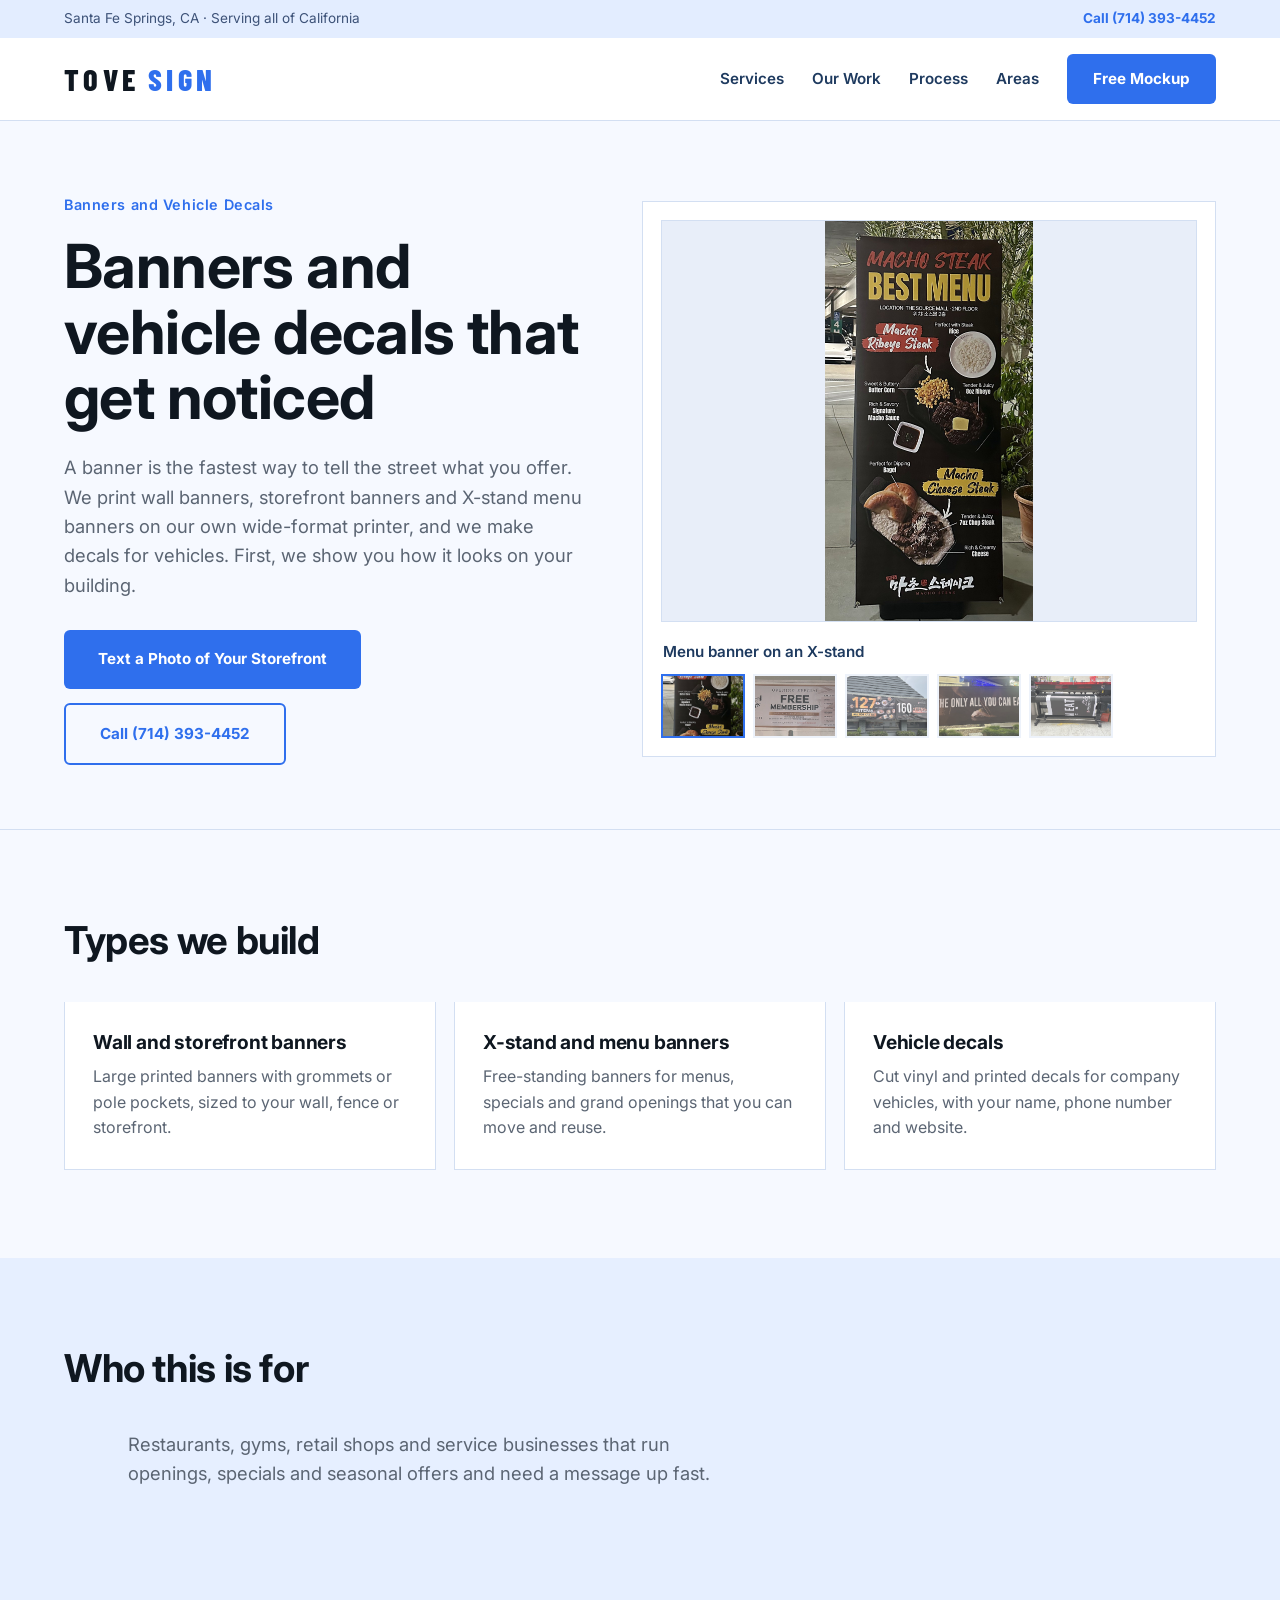
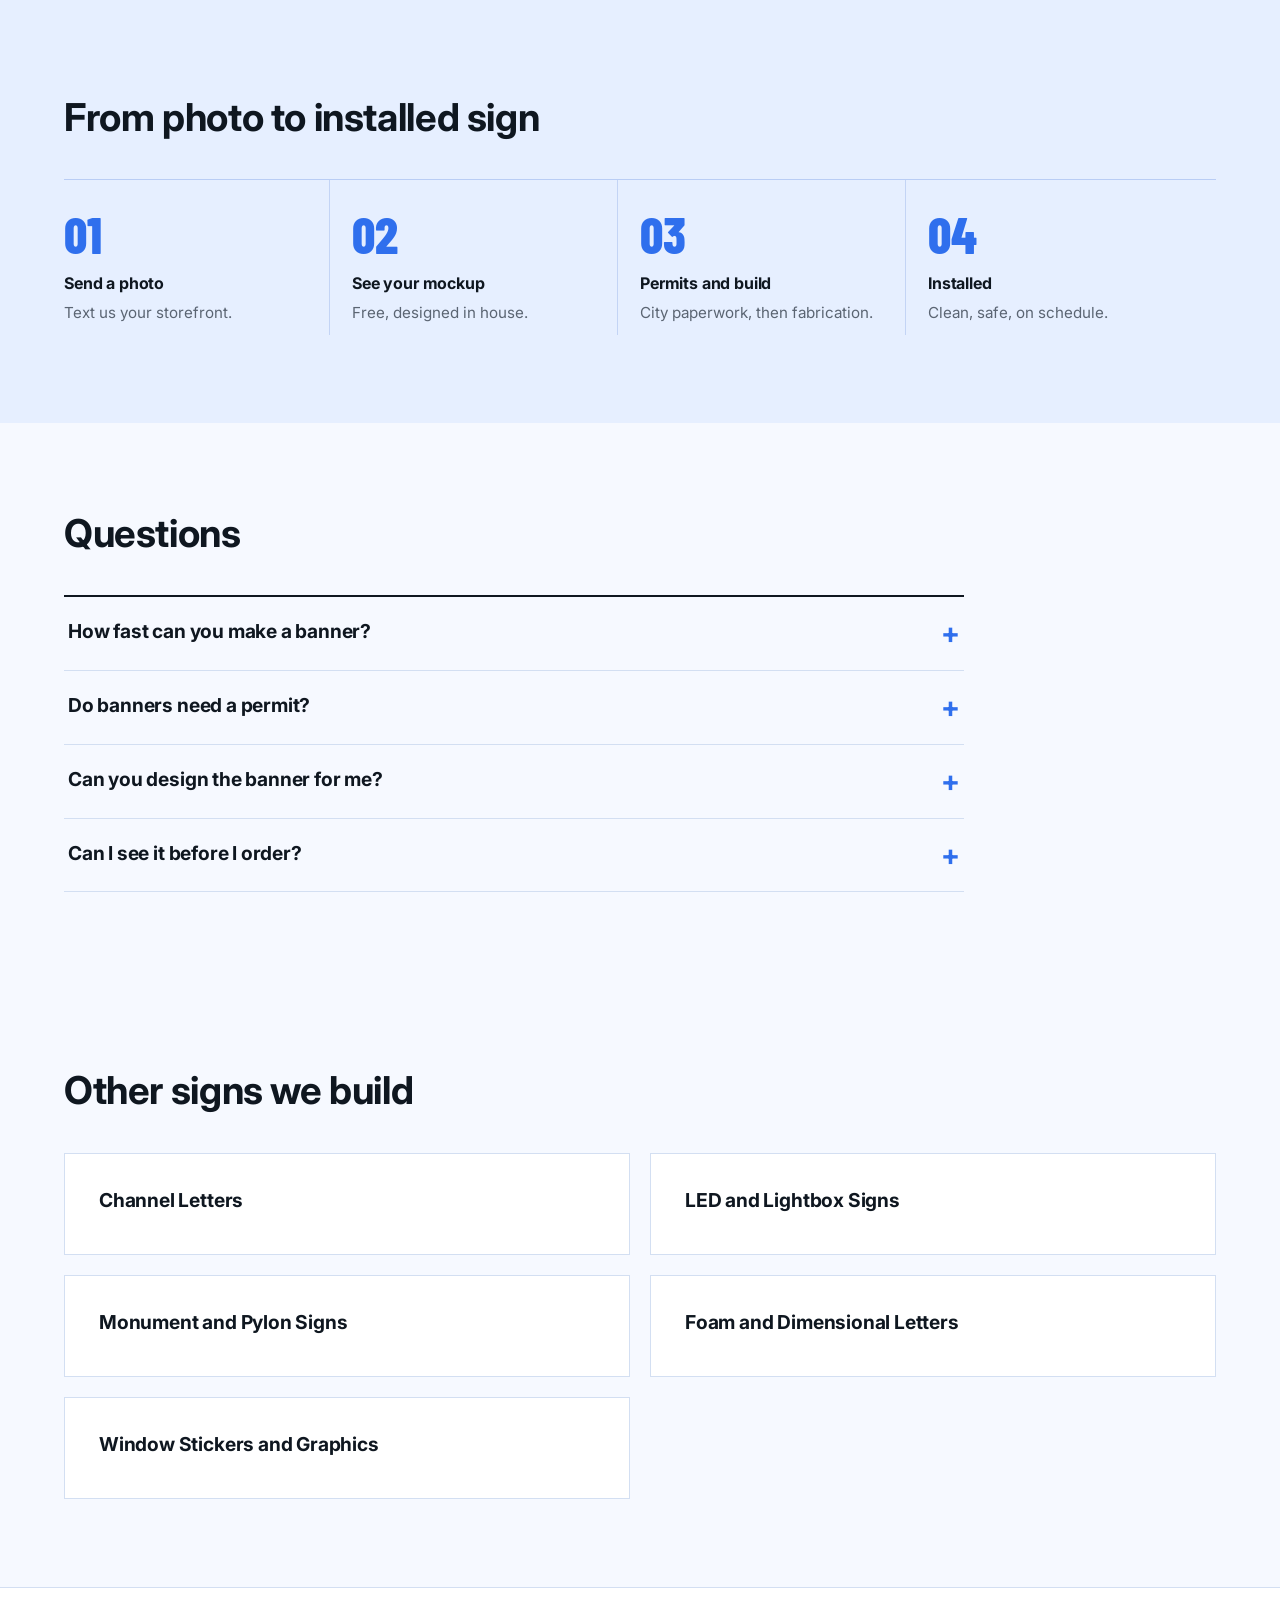
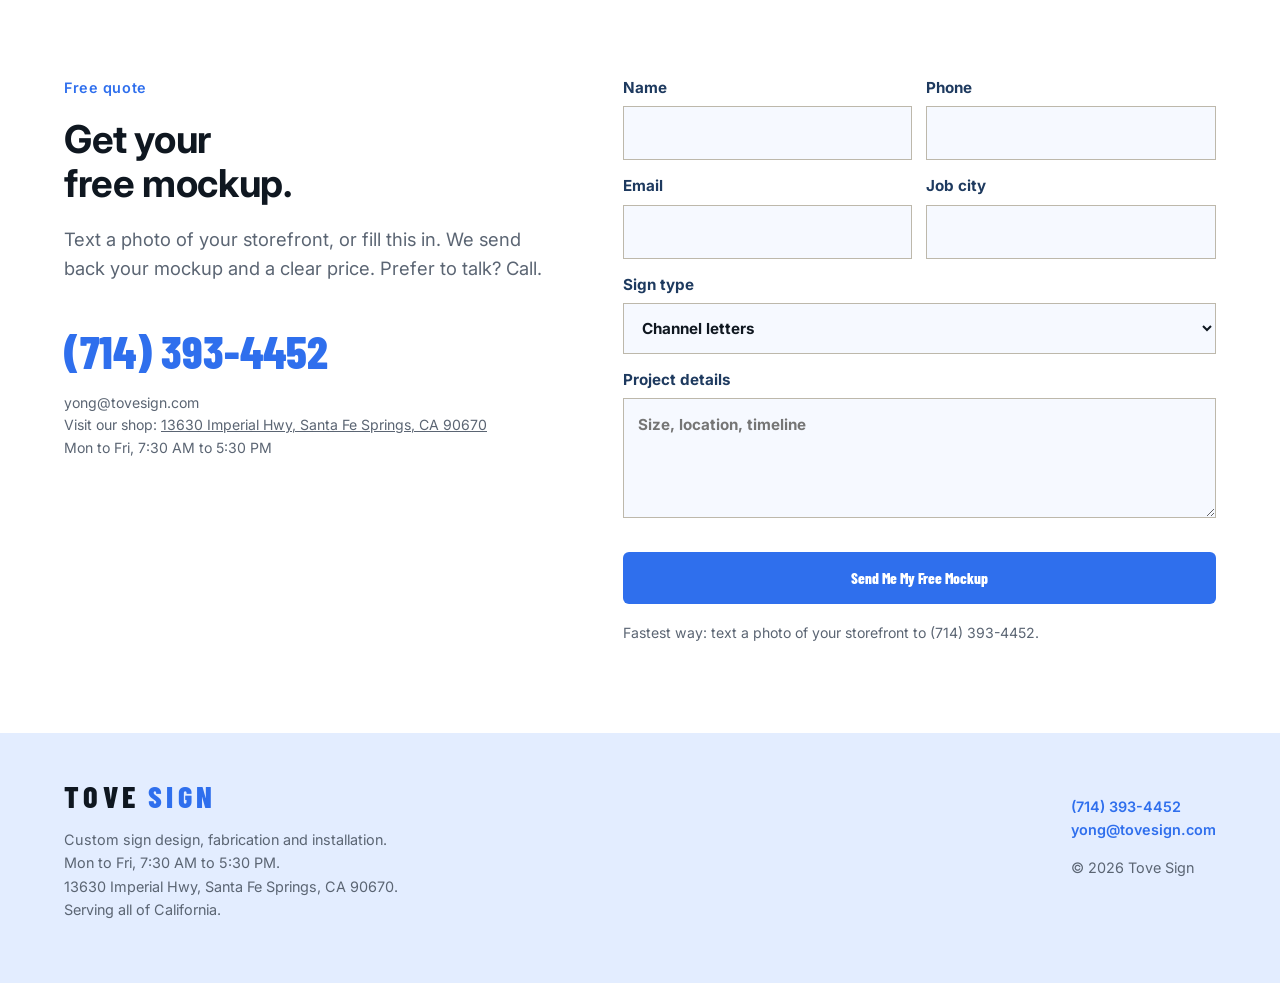
==== banners-vehicle-decals/index.html @ af5d3fc9 "Add Banners and Vehicle Decals page with Macho Steak, Kallus, Aikan banners; feature Macho Steak in " ====
<!DOCTYPE html><html lang="en"><head><meta charset="UTF-8"><meta name="viewport" content="width=device-width,initial-scale=1">
<title>Custom Banners and Vehicle Decals in California | Tove Sign</title><meta name="description" content="Printed wall banners, storefront banners, X-stand menu banners and vehicle decals, printed and finished in house by Tove Sign. Free mockup."><link rel="canonical" href="https://tovesign.com/banners-vehicle-decals/">
<meta property="og:title" content="Custom Banners and Vehicle Decals in California | Tove Sign"><meta property="og:description" content="Printed wall banners, storefront banners, X-stand menu banners and vehicle decals, printed and finished in house by Tove Sign. Free mockup."><meta property="og:type" content="website"><meta name="theme-color" content="#f6f9ff">
<link rel="preconnect" href="https://fonts.googleapis.com"><link rel="preconnect" href="https://fonts.gstatic.com" crossorigin>
<link href="https://fonts.googleapis.com/css2?family=Barlow+Condensed:wght@600;700;800&family=Inter:wght@400;500;600;700&display=swap" rel="stylesheet">
<link rel="stylesheet" href="/style.css?v=724a897d"><script type="application/ld+json">{"@context": "https://schema.org", "@type": "FAQPage", "mainEntity": [{"@type": "Question", "name": "How fast can you make a banner?", "acceptedAnswer": {"@type": "Answer", "text": "Banners are one of our quickest jobs because we print them ourselves. Send your artwork or a photo of the space and we give you a timeline with the mockup."}}, {"@type": "Question", "name": "Do banners need a permit?", "acceptedAnswer": {"@type": "Answer", "text": "Some cities limit temporary banners by size and by how long they can stay up. We check your city's rules before we print."}}, {"@type": "Question", "name": "Can you design the banner for me?", "acceptedAnswer": {"@type": "Answer", "text": "Yes. Send your logo and what you want it to say and we lay it out. If you already have artwork, we print from it."}}, {"@type": "Question", "name": "Can I see it before I order?", "acceptedAnswer": {"@type": "Answer", "text": "Yes. Send a photo of the spot and we place the banner on it for a free mockup."}}]}</script></head><body>
<div class="util"><span>Santa Fe Springs, CA &middot; Serving all of California</span><a href="tel:+17143934452">Call (714) 393-4452</a></div>
<header><a class="logo" href="/">TOVE<span>SIGN</span></a><nav><a href="/#services">Services</a><a href="/#work">Our Work</a><a href="/#process">Process</a><a href="/#areas">Areas</a><a class="btn" href="/#quote">Free Mockup</a></nav></header>
<main><section class="hero"><div><p class="kick">Banners and Vehicle Decals</p><h1>Banners and vehicle decals that get noticed</h1>
<p class="lede">A banner is the fastest way to tell the street what you offer. We print wall banners, storefront banners and X-stand menu banners on our own wide-format printer, and we make decals for vehicles. First, we show you how it looks on your building.</p>
<div class="ctas"><a class="btn big" href="sms:+17143934452">Text a Photo of Your Storefront</a><a class="btn alt big" href="tel:+17143934452">Call (714) 393-4452</a></div></div>
<figure class="hg"><div class="hgmain"><img id="hgm" src="/images/types/banners-vehicle-decals/01-macho-steak.jpg?v=0716b584" alt="Menu banner on an X-stand" fetchpriority="high"></div><figcaption id="hgc">Menu banner on an X-stand</figcaption><div class="hgthumbs"><button type="button" class="hgt on" data-src="/images/types/banners-vehicle-decals/01-macho-steak.jpg?v=0716b584" data-cap="Menu banner on an X-stand" aria-label="Menu banner on an X-stand"><img src="/images/types/banners-vehicle-decals/01-macho-steak.jpg?v=0716b584" alt="" loading="lazy"></button><button type="button" class="hgt" data-src="/images/types/banners-vehicle-decals/02-kallus-wall.jpg?v=cb5d0463" data-cap="Printed wall banner" aria-label="Printed wall banner"><img src="/images/types/banners-vehicle-decals/02-kallus-wall.jpg?v=cb5d0463" alt="" loading="lazy"></button><button type="button" class="hgt" data-src="/images/types/banners-vehicle-decals/03-aikan-fence.jpg?v=04364b59" data-cap="Large storefront banners" aria-label="Large storefront banners"><img src="/images/types/banners-vehicle-decals/03-aikan-fence.jpg?v=04364b59" alt="" loading="lazy"></button><button type="button" class="hgt" data-src="/images/types/banners-vehicle-decals/04-aikan-monument.jpg?v=e40abce4" data-cap="Banner at a shopping center entrance" aria-label="Banner at a shopping center entrance"><img src="/images/types/banners-vehicle-decals/04-aikan-monument.jpg?v=e40abce4" alt="" loading="lazy"></button><button type="button" class="hgt" data-src="/images/types/banners-vehicle-decals/05-printer.jpg?v=bdbfc184" data-cap="A banner coming off our wide-format printer" aria-label="A banner coming off our wide-format printer"><img src="/images/types/banners-vehicle-decals/05-printer.jpg?v=bdbfc184" alt="" loading="lazy"></button></div></figure><script>document.querySelectorAll('.hgt').forEach(function(b){b.addEventListener('click',function(){var m=document.getElementById('hgm');m.src=b.dataset.src;m.alt=b.dataset.cap;document.getElementById('hgc').textContent=b.dataset.cap;document.querySelectorAll('.hgt').forEach(function(x){x.classList.remove('on')});b.classList.add('on')})})</script></section>
<section><div class="head"><h2>Types we build</h2></div><div class="svc" style="grid-template-columns:repeat(3,1fr)"><div class="sv" style="cursor:default"><h3>Wall and storefront banners</h3><p>Large printed banners with grommets or pole pockets, sized to your wall, fence or storefront.</p></div><div class="sv" style="cursor:default"><h3>X-stand and menu banners</h3><p>Free-standing banners for menus, specials and grand openings that you can move and reuse.</p></div><div class="sv" style="cursor:default"><h3>Vehicle decals</h3><p>Cut vinyl and printed decals for company vehicles, with your name, phone number and website.</p></div></div></section>
<section class="alt"><div class="head"><h2>Who this is for</h2></div><p class="lede" style="max-width:62ch;padding:0 5vw">Restaurants, gyms, retail shops and service businesses that run openings, specials and seasonal offers and need a message up fast.</p></section>
<section class="dark"><div class="head"><h2>From photo to installed sign</h2></div><ol class="steps"><li><b>Send a photo</b>Text us your storefront.</li><li><b>See your mockup</b>Free, designed in house.</li><li><b>Permits and build</b>City paperwork, then fabrication.</li><li><b>Installed</b>Clean, safe, on schedule.</li></ol></section>
<section><div class="head"><h2>Questions</h2></div><div class="faq"><details><summary>How fast can you make a banner?</summary><p>Banners are one of our quickest jobs because we print them ourselves. Send your artwork or a photo of the space and we give you a timeline with the mockup.</p></details><details><summary>Do banners need a permit?</summary><p>Some cities limit temporary banners by size and by how long they can stay up. We check your city's rules before we print.</p></details><details><summary>Can you design the banner for me?</summary><p>Yes. Send your logo and what you want it to say and we lay it out. If you already have artwork, we print from it.</p></details><details><summary>Can I see it before I order?</summary><p>Yes. Send a photo of the spot and we place the banner on it for a free mockup.</p></details></div></section>
<section><div class="head"><h2>Other signs we build</h2></div><div class="areas" style="grid-template-columns:repeat(2,1fr)"><a class="area" href="/channel-letters/"><h3>Channel Letters</h3></a><a class="area" href="/led-lightbox-signs/"><h3>LED and Lightbox Signs</h3></a><a class="area" href="/monument-signs/"><h3>Monument and Pylon Signs</h3></a><a class="area" href="/foam-dimensional-letters/"><h3>Foam and Dimensional Letters</h3></a><a class="area" href="/window-stickers-graphics/"><h3>Window Stickers and Graphics</h3></a></div></section>
<section id="quote" class="quote"><div><p class="kick">Free quote</p><h2>Get your<br>free mockup.</h2>
<p class="lede" style="margin-top:20px">Text a photo of your storefront, or fill this in. We send back your mockup and a clear price. Prefer to talk? Call.</p>
<a class="big" href="tel:+17143934452">(714) 393-4452</a><p class="note">yong@tovesign.com</p><p class="note">Visit our shop: <a href="https://www.google.com/maps/search/?api=1&amp;query=13630+Imperial+Hwy+Santa+Fe+Springs+CA+90670">13630 Imperial Hwy, Santa Fe Springs, CA 90670</a><br>Mon to Fri, 7:30 AM to 5:30 PM</p></div><form action="https://api.web3forms.com/submit" method="POST">
<input type="hidden" name="access_key" value="REPLACE_WITH_WEB3FORMS_ACCESS_KEY"><input type="hidden" name="subject" value="New Tove Sign quote request"><input type="hidden" name="from_name" value="Tove Sign Website">
<input class="hp" type="checkbox" name="botcheck" tabindex="-1" autocomplete="off">
<div class="two"><label>Name<input name="name" required></label><label>Phone<input name="phone" type="tel" required></label></div>
<div class="two"><label>Email<input name="email" type="email" required></label><label>Job city<input name="job_city" value=""></label></div>
<label>Sign type<select name="sign_type"><option>Channel letters</option><option>LED / lightbox sign</option><option>Monument or pylon sign</option><option>Foam / dimensional letters</option><option>Banners / vinyl</option><option>Repair or LED retrofit</option><option>Not sure yet</option></select></label>
<label>Project details<textarea name="details" placeholder="Size, location, timeline"></textarea></label>
<button class="btn big" type="submit">Send Me My Free Mockup</button>
<p class="note">Fastest way: text a photo of your storefront to (714) 393-4452.</p></form></section></main><div class="dock"><a href="sms:+17143934452">Text a Photo</a><a href="tel:+17143934452">Call</a></div><footer><div><a class="logo" href="/">TOVE<span>SIGN</span></a><p>Custom sign design, fabrication and installation.<br>Mon to Fri, 7:30 AM to 5:30 PM.<br>13630 Imperial Hwy, Santa Fe Springs, CA 90670.<br>Serving all of California.</p></div>
<div><p><a href="tel:+17143934452">(714) 393-4452</a><br><a href="mailto:yong@tovesign.com">yong@tovesign.com</a></p><p>&copy; 2026 Tove Sign</p></div></footer></body></html>
---- style.css ----
:root{--paper:#f6f9ff;--white:#fff;--ink:#0f1720;--steel:#1e3a5f;--blue:#2f6fed;--line:#d3dff2;--muted:#5b6573;--glow:#ffe9a8}
*{box-sizing:border-box}html{scroll-behavior:smooth}
body{margin:0;font-family:Inter,system-ui,Segoe UI,Arial,sans-serif;background:var(--paper);color:var(--ink);line-height:1.6;-webkit-font-smoothing:antialiased}
a{color:inherit}
.disp{font-family:"Barlow Condensed","Arial Narrow",Impact,sans-serif;text-transform:uppercase;letter-spacing:.02em}
.util{background:#e3edff;color:#3d5278;font-size:.85rem;display:flex;justify-content:space-between;padding:8px 5vw;gap:16px;flex-wrap:wrap}
.util a{text-decoration:none;color:var(--blue);font-weight:700}
header{display:flex;justify-content:space-between;align-items:center;padding:16px 5vw;background:var(--white);border-bottom:1px solid var(--line);position:sticky;top:0;z-index:20}
.logo{font-family:"Barlow Condensed",Impact,sans-serif;font-weight:800;font-size:1.9rem;letter-spacing:.14em;text-decoration:none;color:var(--ink);line-height:1}
.logo span{color:var(--blue);margin-left:.3em}
nav{display:flex;gap:28px;align-items:center}
nav a{text-decoration:none;font-size:.78rem;letter-spacing:.14em;text-transform:uppercase;font-weight:600;color:var(--steel)}
nav a:hover{color:var(--blue)}
.btn{display:inline-block;background:var(--blue);color:#fff!important;padding:13px 26px;font-weight:700;letter-spacing:.1em;text-transform:uppercase;font-size:.8rem;text-decoration:none;border:0;cursor:pointer;font-family:inherit;transition:.2s}
.btn:hover{background:#1a50c8}
.btn.alt{background:transparent;color:var(--blue)!important;border:2px solid var(--blue)}
.btn.alt:hover{background:var(--blue);color:#fff!important}
.btn.big{padding:17px 34px;font-size:.88rem}
.hero{display:grid;grid-template-columns:1fr 1.1fr;gap:56px;align-items:center;padding:72px 5vw 64px;border-bottom:1px solid var(--line)}
.kick{font-size:.75rem;letter-spacing:.28em;text-transform:uppercase;color:var(--blue);font-weight:700;margin:0 0 18px}
h1{font-family:"Barlow Condensed",Impact,sans-serif;font-weight:800;text-transform:uppercase;font-size:clamp(3rem,7.2vw,6rem);line-height:.92;margin:0 0 22px;letter-spacing:.01em}
h1 em{font-style:normal;color:var(--blue)}
.lede{font-size:1.15rem;color:var(--muted);max-width:46ch;margin:0 0 30px}
.ctas{display:flex;gap:14px;flex-wrap:wrap}
.hero figure{margin:0;background:var(--white);border:1px solid var(--line);padding:18px}
.hero figcaption{font-size:.72rem;letter-spacing:.16em;text-transform:uppercase;color:var(--muted);margin-top:10px;display:flex;justify-content:space-between}
svg{display:block;width:100%;height:auto}
.strip{display:grid;grid-template-columns:repeat(4,1fr);background:#dce8ff;color:var(--ink)}
.strip div{padding:26px 5vw 26px 28px;border-right:1px solid #b9cdf5}
.strip div:last-child{border:0}
.strip b{font-family:"Barlow Condensed",Impact,sans-serif;font-size:1.6rem;text-transform:uppercase;letter-spacing:.04em;display:block}
.strip span{font-size:.88rem;color:var(--muted)}
section{padding:88px 5vw}
.head{display:flex;justify-content:space-between;align-items:end;gap:30px;margin-bottom:40px;flex-wrap:wrap}
h2{font-family:"Barlow Condensed",Impact,sans-serif;font-weight:800;text-transform:uppercase;font-size:clamp(2.2rem,4.6vw,3.6rem);line-height:1;margin:0}
.head p{max-width:44ch;color:var(--muted);margin:0}
.spec{border-top:2px solid var(--ink)}
.row{display:grid;grid-template-columns:44px 1.1fr 1.6fr 40px;gap:24px;align-items:center;padding:24px 4px;border-bottom:1px solid var(--line);transition:.2s;text-decoration:none}
.row:hover{background:var(--white);padding-left:18px}
.row .n{font-family:"Barlow Condensed",sans-serif;font-size:1.3rem;color:var(--blue);font-weight:700}
.row h3{font-family:"Barlow Condensed",Impact,sans-serif;text-transform:uppercase;font-size:2rem;margin:0;font-weight:700;letter-spacing:.02em;line-height:1}
.row p{margin:0;color:var(--muted)}
.row .ar{font-size:1.4rem;color:var(--blue)}
.types{display:grid;grid-template-columns:repeat(4,1fr);gap:0;border:1px solid var(--line);background:var(--white)}
.types figure{margin:0;padding:26px;border-right:1px solid var(--line)}
.types figure:last-child{border:0}
.types figcaption{font-family:"Barlow Condensed",sans-serif;text-transform:uppercase;font-size:1.15rem;font-weight:700;letter-spacing:.06em;margin-top:14px}
.types small{display:block;color:var(--muted);font-size:.82rem;letter-spacing:0;font-family:Inter,sans-serif;text-transform:none;font-weight:400}
.dark,section.alt{background:#e6efff;color:var(--ink)}
.dark .head p{color:var(--muted)}
.steps{display:grid;grid-template-columns:repeat(4,1fr);gap:0;list-style:none;padding:0;margin:0;counter-reset:s;border-top:1px solid #b9cdf5}
.steps li{counter-increment:s;padding:28px 22px 10px 0;border-right:1px solid #c3d4f5;margin-right:22px;color:var(--muted);font-size:.95rem}
.steps li:last-child{border:0}
.steps li:before{content:"0" counter(s);display:block;font-family:"Barlow Condensed",sans-serif;font-size:3.2rem;font-weight:800;color:var(--blue);line-height:1;margin-bottom:12px}
.steps b{display:block;color:var(--ink);font-family:"Barlow Condensed",sans-serif;text-transform:uppercase;font-size:1.35rem;letter-spacing:.04em;margin-bottom:4px}
.areas{display:grid;grid-template-columns:repeat(3,1fr);gap:20px}
.area{background:var(--white);border:1px solid var(--line);padding:34px;text-decoration:none;transition:.2s;display:block}
.area:hover{border-color:var(--blue);transform:translateY(-4px)}
.area h3{font-family:"Barlow Condensed",sans-serif;text-transform:uppercase;font-size:2.2rem;margin:0 0 8px;font-weight:800}
.area p{margin:0;color:var(--muted)}
.quote{display:grid;grid-template-columns:1fr 1.2fr;gap:64px;background:var(--white);border-top:1px solid var(--line)}
.quote .big{font-family:"Barlow Condensed",sans-serif;font-size:clamp(2rem,3.6vw,3rem);font-weight:800;color:var(--blue);display:block;text-decoration:none;margin:20px 0 4px}
form{display:grid;gap:14px}
.two{display:grid;grid-template-columns:1fr 1fr;gap:14px}
label{font-size:.72rem;letter-spacing:.16em;text-transform:uppercase;font-weight:700;color:var(--steel);display:grid;gap:6px}
input,select,textarea{padding:14px;border:1px solid #bdb8ab;background:var(--paper);font:inherit;color:var(--ink);width:100%;border-radius:0}
input:focus,select:focus,textarea:focus{outline:2px solid var(--blue);border-color:var(--blue)}
textarea{min-height:120px}.hp{display:none}
.note{font-size:.88rem;color:var(--muted);margin:0}
.page{padding:64px 5vw}
footer{background:#e3edff;color:var(--muted);padding:48px 5vw;display:flex;justify-content:space-between;gap:30px;flex-wrap:wrap;font-size:.9rem}
footer .logo{color:var(--ink)}footer a{color:var(--blue);text-decoration:none;font-weight:600}
@media(max-width:960px){.hero,.quote{grid-template-columns:1fr;gap:36px}.strip{grid-template-columns:1fr 1fr}.types{grid-template-columns:1fr 1fr}.steps{grid-template-columns:1fr 1fr}.areas{grid-template-columns:1fr}.row{grid-template-columns:44px 1fr 24px}.row p{display:none}nav a:not(.btn){display:none}}
@media(max-width:560px){.two{grid-template-columns:1fr}.strip{grid-template-columns:1fr}.types{grid-template-columns:1fr}.util span{display:none}}
.how{background:#fff;color:var(--ink);padding:40px;border:1px solid var(--line);box-shadow:0 20px 50px #1f5eff1a}
.how .kick{color:var(--blue)}
.how ol{list-style:none;padding:0;margin:0 0 28px;counter-reset:h}
.how li{counter-increment:h;display:grid;grid-template-columns:48px 1fr;gap:0 14px;padding:18px 0;border-bottom:1px solid #dbe5f3}
.how li:before{content:counter(h);grid-row:span 2;font-family:"Barlow Condensed",sans-serif;font-size:2.6rem;font-weight:800;color:var(--blue);line-height:1}
.how b{font-family:"Barlow Condensed",sans-serif;text-transform:uppercase;font-size:1.5rem;letter-spacing:.03em}
.how span{color:var(--muted);font-size:.95rem}

figure.photo{margin:0}figure.photo img{width:100%;height:auto;display:block;aspect-ratio:4/3;object-fit:cover}
.gal{display:grid;grid-template-columns:repeat(3,1fr);gap:14px}
.gal figure{margin:0;overflow:hidden;background:#ddd}
.gal img{width:100%;height:100%;aspect-ratio:4/3;object-fit:cover;display:block;transition:.4s}
.gal figure:hover img{transform:scale(1.04)}
.about{display:grid;grid-template-columns:1fr 1.2fr;gap:56px;align-items:center}
.about figure{margin-top:24px}
.faq{border-top:2px solid var(--ink);max-width:900px}
.faq details{border-bottom:1px solid var(--line);padding:22px 4px}
.faq summary{cursor:pointer;font-family:"Barlow Condensed",sans-serif;text-transform:uppercase;font-size:1.7rem;font-weight:700;letter-spacing:.02em;list-style:none;display:flex;justify-content:space-between;gap:16px}
.faq summary::-webkit-details-marker{display:none}
.faq summary:after{content:"+";color:var(--blue);font-size:1.8rem;line-height:1}
.faq details[open] summary:after{content:"2"}
.faq p{margin:12px 0 0;color:var(--muted);max-width:60ch}
.dock{display:none}
@media(max-width:960px){.gal{grid-template-columns:1fr 1fr}.about{grid-template-columns:1fr;gap:28px}
.dock{display:grid;grid-template-columns:1.6fr 1fr;position:fixed;left:0;right:0;bottom:0;z-index:30;box-shadow:0 -6px 20px #0003}
.dock a{padding:16px;text-align:center;font-weight:700;letter-spacing:.1em;text-transform:uppercase;font-size:.82rem;text-decoration:none;background:var(--blue);color:#fff}
.dock a+a{background:#e3edff;color:var(--blue)}body{padding-bottom:54px}}
@media(max-width:560px){.gal{grid-template-columns:1fr}.how{padding:28px}}
.howh{font-family:"Barlow Condensed",Impact,sans-serif;text-transform:uppercase;font-size:clamp(2.2rem,4vw,3.2rem);line-height:.98;margin:6px 0 16px;font-weight:800}
.howp{color:var(--muted);margin:0 0 26px;max-width:40ch}
.row .n{font-size:1.4rem}
.svc{display:grid;grid-template-columns:repeat(3,1fr);gap:18px}
.sv{background:#fff;border:1px solid var(--line);border-top:4px solid var(--blue);padding:28px;text-decoration:none;display:flex;flex-direction:column;gap:10px;transition:.25s}
.sv:hover{transform:translateY(-4px);box-shadow:0 16px 34px #1f5eff1f}
.sv h3{font-family:"Barlow Condensed",Impact,sans-serif;text-transform:uppercase;font-size:1.9rem;line-height:1;margin:0;font-weight:700}
.sv p{margin:0;color:var(--muted);flex:1}
.sv span{color:var(--blue);font-weight:700;font-size:.78rem;letter-spacing:.12em;text-transform:uppercase}
@media(max-width:960px){.svc{grid-template-columns:1fr 1fr}}
@media(max-width:560px){.svc{grid-template-columns:1fr}}

.gal{display:block!important;columns:3;column-gap:14px}html{background:#e6ecf6}body{max-width:1440px;margin:0 auto;background:var(--paper);box-shadow:0 0 0 1px #d3dff2}
.hg{margin:0}.hgmain{aspect-ratio:4/3;background:#e8eef9;border:1px solid var(--line);display:flex}.hgmain img{width:100%;height:100%;object-fit:contain;display:block}
.hg figcaption{font-size:.85rem;font-weight:600;color:#1e3a5f;padding:8px 2px 0}
.hgthumbs{display:flex;gap:8px;flex-wrap:wrap;padding-top:10px}.hgt{padding:0;border:2px solid transparent;background:#e8eef9;cursor:pointer;width:84px;height:64px;opacity:.75}.hgt.on{border-color:#2f6fed;opacity:1}.hgt img{width:100%;height:100%;object-fit:cover;display:block}
.gal figure{background:none!important;position:relative;break-inside:avoid;margin:0 0 14px!important}.gal img{height:auto!important;aspect-ratio:auto!important}@media(max-width:960px){.gal{columns:2}}@media(max-width:560px){.gal{columns:1}}.gal figcaption{position:static;background:none;color:#1e3a5f;font-size:.82rem;font-weight:600;padding:8px 2px 0}
.svc .sv:last-child:nth-child(3n+1){grid-column:1/-1}

/* authentic pass: plain headings, no shouting type */
h1,h2,h3,.howh,.sv h3,.row h3,.area h3,.strip b,.steps b,.faq summary,.how b,.types figcaption{font-family:Inter,system-ui,sans-serif!important;text-transform:none!important;letter-spacing:-.01em!important;font-weight:700!important}
h1{font-size:clamp(2.2rem,5vw,3.8rem)!important;line-height:1.08!important}
h2{font-size:clamp(1.7rem,3.2vw,2.4rem)!important;line-height:1.15!important}
.row h3,.area h3,.sv h3,.faq summary{font-size:1.2rem!important;line-height:1.25!important}
.strip b{font-size:1rem!important}.steps b{font-size:1rem!important}
.kick{letter-spacing:.04em!important;text-transform:none!important;font-size:.9rem!important;font-weight:600!important}
.btn,nav a,.dock a,label,.sv span,.hero figcaption{text-transform:none!important;letter-spacing:0!important;font-size:.95rem!important}
.btn{border-radius:6px}
.sv{border-top:0!important;box-shadow:none!important}
.hero figure.art{padding:0;border:0;background:none}
.hero figure.art svg{width:100%;height:auto;display:block;border-radius:6px;box-shadow:0 10px 30px #0f172033}
.hero figure.art figcaption{display:block;margin-top:8px;color:var(--muted)}
@media(prefers-reduced-motion:reduce){html{scroll-behavior:auto}*{transition:none!important}}
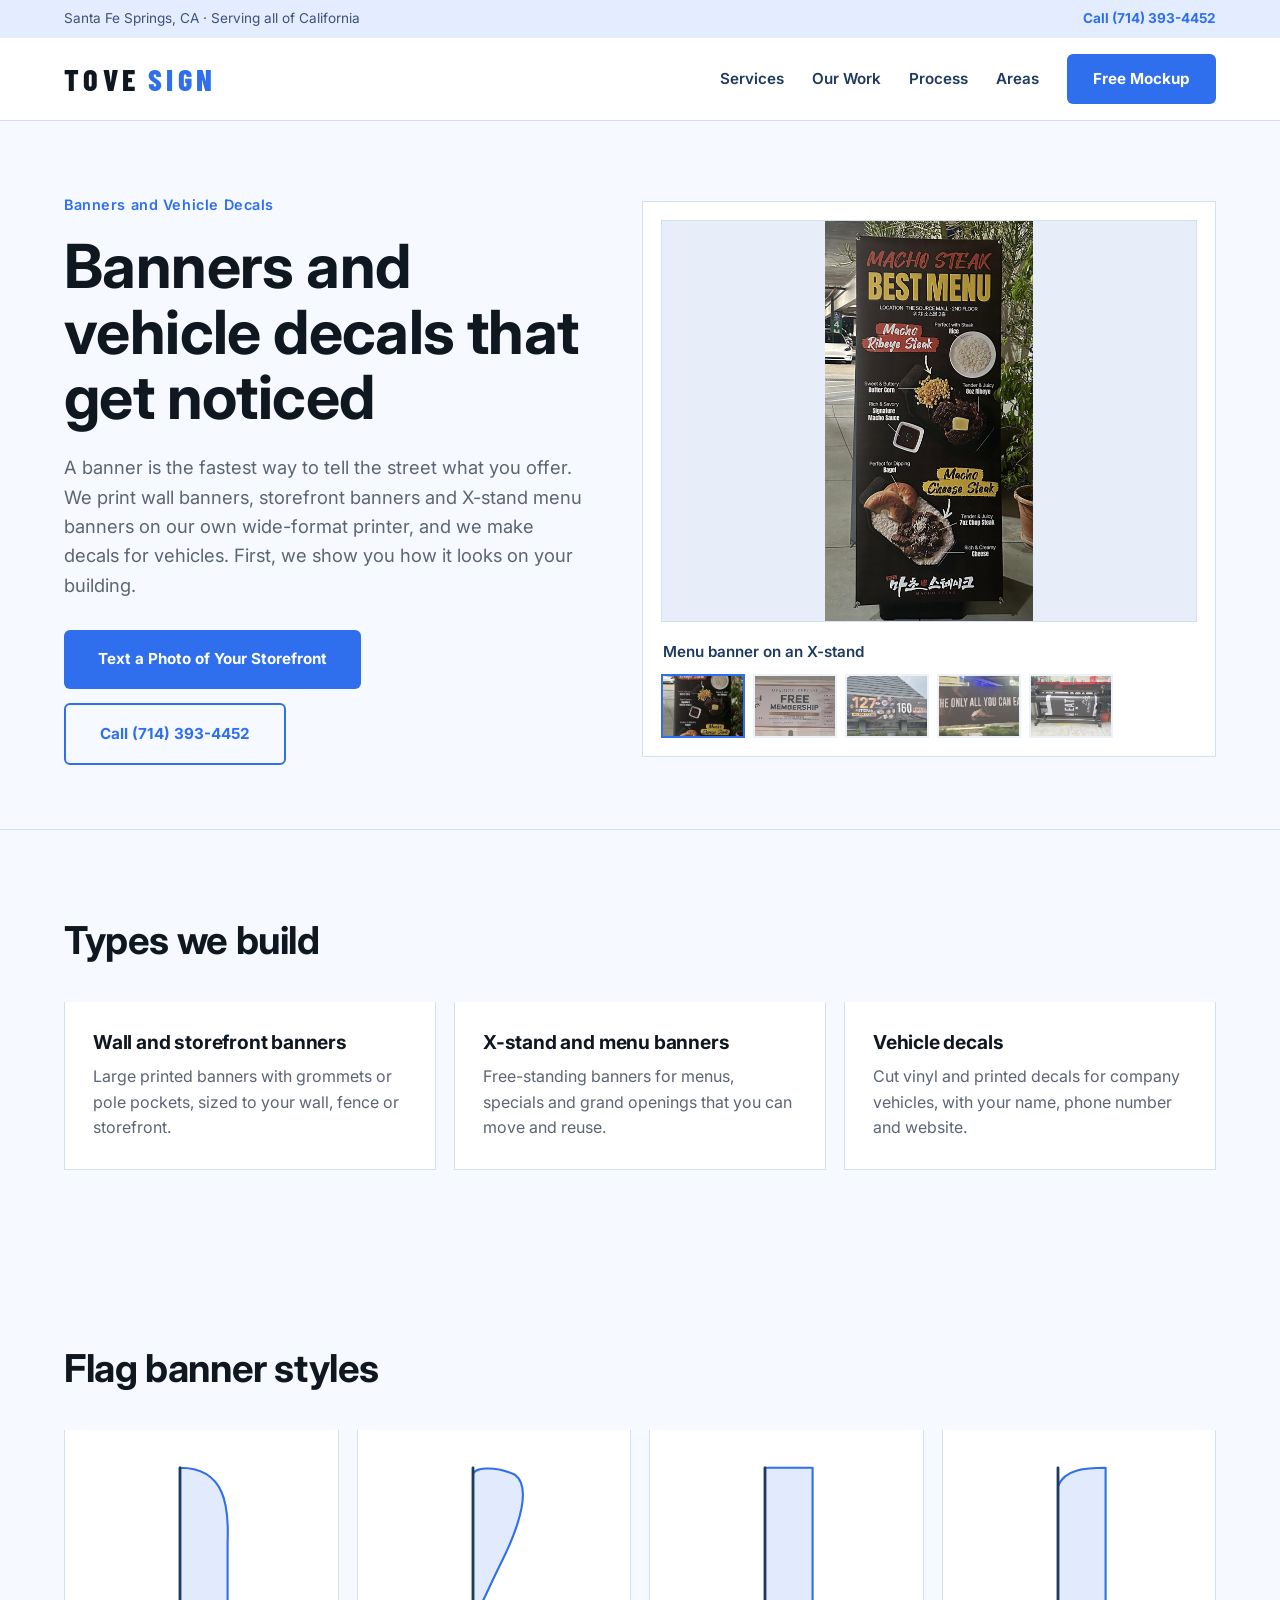
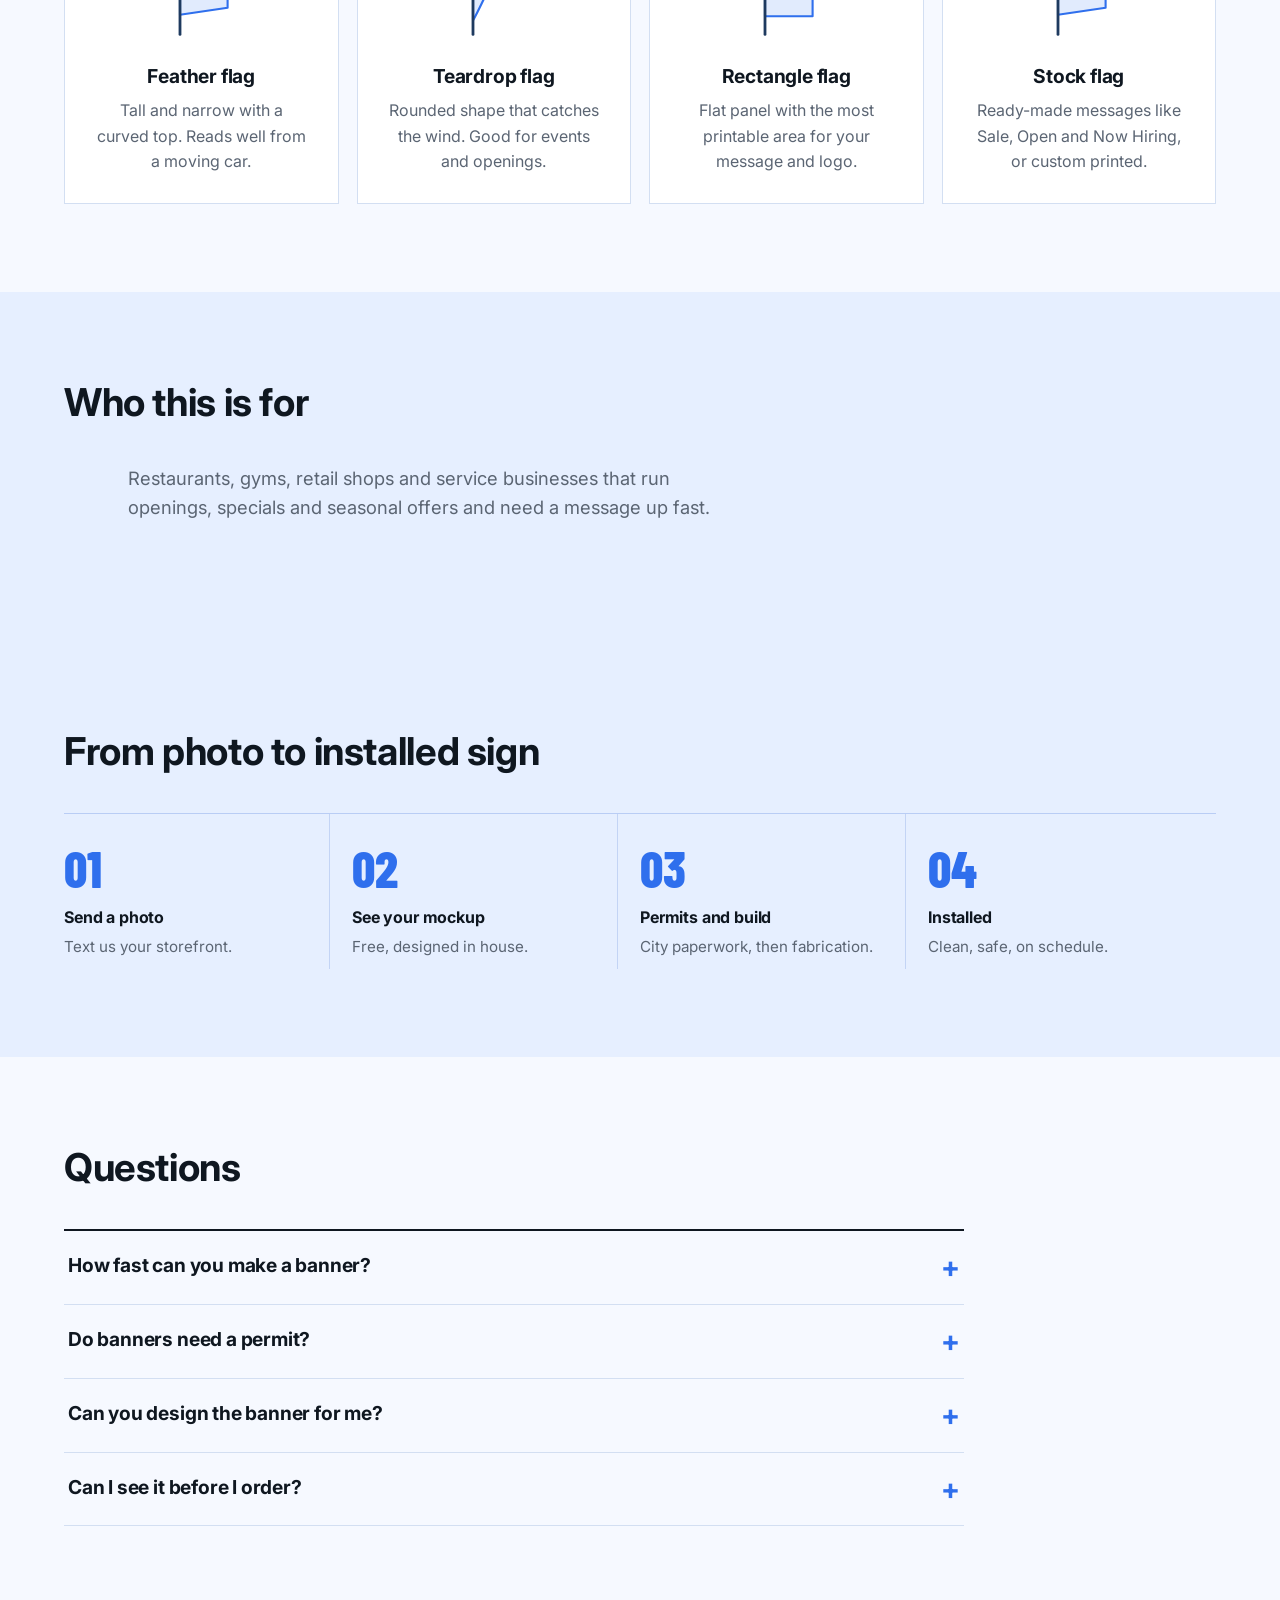
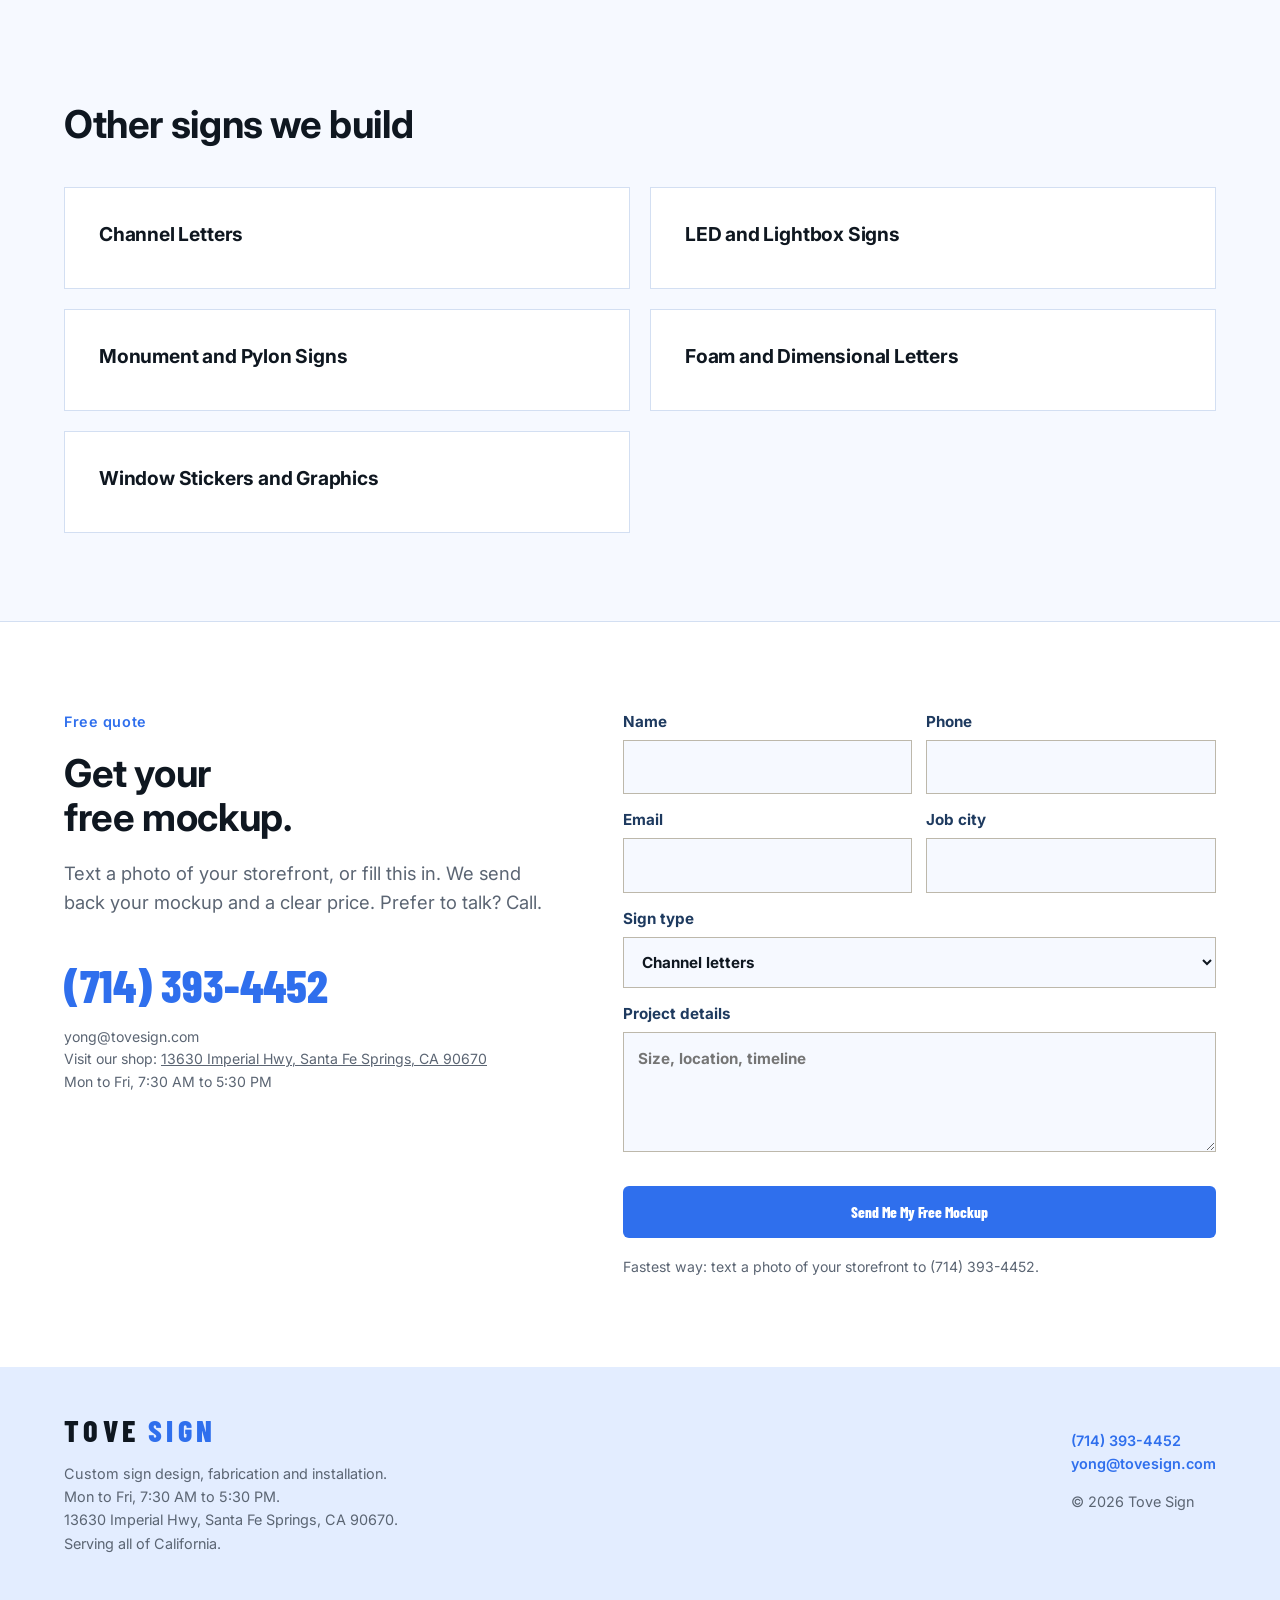
==== commit 111520f5: "Add flag banner styles section to Banners page Co-Authored-By: Claude Sonnet 5.5 <noreply@anthropic." ====
--- a/banners-vehicle-decals/index.html
+++ b/banners-vehicle-decals/index.html
@@ -3,7 +3,7 @@
 <meta property="og:title" content="Custom Banners and Vehicle Decals in California | Tove Sign"><meta property="og:description" content="Printed wall banners, storefront banners, X-stand menu banners and vehicle decals, printed and finished in house by Tove Sign. Free mockup."><meta property="og:type" content="website"><meta name="theme-color" content="#f6f9ff">
 <link rel="preconnect" href="https://fonts.googleapis.com"><link rel="preconnect" href="https://fonts.gstatic.com" crossorigin>
 <link href="https://fonts.googleapis.com/css2?family=Barlow+Condensed:wght@600;700;800&family=Inter:wght@400;500;600;700&display=swap" rel="stylesheet">
-<link rel="stylesheet" href="/style.css?v=724a897d"><script type="application/ld+json">{"@context": "https://schema.org", "@type": "FAQPage", "mainEntity": [{"@type": "Question", "name": "How fast can you make a banner?", "acceptedAnswer": {"@type": "Answer", "text": "Banners are one of our quickest jobs because we print them ourselves. Send your artwork or a photo of the space and we give you a timeline with the mockup."}}, {"@type": "Question", "name": "Do banners need a permit?", "acceptedAnswer": {"@type": "Answer", "text": "Some cities limit temporary banners by size and by how long they can stay up. We check your city's rules before we print."}}, {"@type": "Question", "name": "Can you design the banner for me?", "acceptedAnswer": {"@type": "Answer", "text": "Yes. Send your logo and what you want it to say and we lay it out. If you already have artwork, we print from it."}}, {"@type": "Question", "name": "Can I see it before I order?", "acceptedAnswer": {"@type": "Answer", "text": "Yes. Send a photo of the spot and we place the banner on it for a free mockup."}}]}</script></head><body>
+<link rel="stylesheet" href="/style.css?v=46312406"><script type="application/ld+json">{"@context": "https://schema.org", "@type": "FAQPage", "mainEntity": [{"@type": "Question", "name": "How fast can you make a banner?", "acceptedAnswer": {"@type": "Answer", "text": "Banners are one of our quickest jobs because we print them ourselves. Send your artwork or a photo of the space and we give you a timeline with the mockup."}}, {"@type": "Question", "name": "Do banners need a permit?", "acceptedAnswer": {"@type": "Answer", "text": "Some cities limit temporary banners by size and by how long they can stay up. We check your city's rules before we print."}}, {"@type": "Question", "name": "Can you design the banner for me?", "acceptedAnswer": {"@type": "Answer", "text": "Yes. Send your logo and what you want it to say and we lay it out. If you already have artwork, we print from it."}}, {"@type": "Question", "name": "Can I see it before I order?", "acceptedAnswer": {"@type": "Answer", "text": "Yes. Send a photo of the spot and we place the banner on it for a free mockup."}}]}</script></head><body>
 <div class="util"><span>Santa Fe Springs, CA &middot; Serving all of California</span><a href="tel:+17143934452">Call (714) 393-4452</a></div>
 <header><a class="logo" href="/">TOVE<span>SIGN</span></a><nav><a href="/#services">Services</a><a href="/#work">Our Work</a><a href="/#process">Process</a><a href="/#areas">Areas</a><a class="btn" href="/#quote">Free Mockup</a></nav></header>
 <main><section class="hero"><div><p class="kick">Banners and Vehicle Decals</p><h1>Banners and vehicle decals that get noticed</h1>
@@ -11,6 +11,7 @@
 <div class="ctas"><a class="btn big" href="sms:+17143934452">Text a Photo of Your Storefront</a><a class="btn alt big" href="tel:+17143934452">Call (714) 393-4452</a></div></div>
 <figure class="hg"><div class="hgmain"><img id="hgm" src="/images/types/banners-vehicle-decals/01-macho-steak.jpg?v=0716b584" alt="Menu banner on an X-stand" fetchpriority="high"></div><figcaption id="hgc">Menu banner on an X-stand</figcaption><div class="hgthumbs"><button type="button" class="hgt on" data-src="/images/types/banners-vehicle-decals/01-macho-steak.jpg?v=0716b584" data-cap="Menu banner on an X-stand" aria-label="Menu banner on an X-stand"><img src="/images/types/banners-vehicle-decals/01-macho-steak.jpg?v=0716b584" alt="" loading="lazy"></button><button type="button" class="hgt" data-src="/images/types/banners-vehicle-decals/02-kallus-wall.jpg?v=cb5d0463" data-cap="Printed wall banner" aria-label="Printed wall banner"><img src="/images/types/banners-vehicle-decals/02-kallus-wall.jpg?v=cb5d0463" alt="" loading="lazy"></button><button type="button" class="hgt" data-src="/images/types/banners-vehicle-decals/03-aikan-fence.jpg?v=04364b59" data-cap="Large storefront banners" aria-label="Large storefront banners"><img src="/images/types/banners-vehicle-decals/03-aikan-fence.jpg?v=04364b59" alt="" loading="lazy"></button><button type="button" class="hgt" data-src="/images/types/banners-vehicle-decals/04-aikan-monument.jpg?v=e40abce4" data-cap="Banner at a shopping center entrance" aria-label="Banner at a shopping center entrance"><img src="/images/types/banners-vehicle-decals/04-aikan-monument.jpg?v=e40abce4" alt="" loading="lazy"></button><button type="button" class="hgt" data-src="/images/types/banners-vehicle-decals/05-printer.jpg?v=bdbfc184" data-cap="A banner coming off our wide-format printer" aria-label="A banner coming off our wide-format printer"><img src="/images/types/banners-vehicle-decals/05-printer.jpg?v=bdbfc184" alt="" loading="lazy"></button></div></figure><script>document.querySelectorAll('.hgt').forEach(function(b){b.addEventListener('click',function(){var m=document.getElementById('hgm');m.src=b.dataset.src;m.alt=b.dataset.cap;document.getElementById('hgc').textContent=b.dataset.cap;document.querySelectorAll('.hgt').forEach(function(x){x.classList.remove('on')});b.classList.add('on')})})</script></section>
 <section><div class="head"><h2>Types we build</h2></div><div class="svc" style="grid-template-columns:repeat(3,1fr)"><div class="sv" style="cursor:default"><h3>Wall and storefront banners</h3><p>Large printed banners with grommets or pole pockets, sized to your wall, fence or storefront.</p></div><div class="sv" style="cursor:default"><h3>X-stand and menu banners</h3><p>Free-standing banners for menus, specials and grand openings that you can move and reuse.</p></div><div class="sv" style="cursor:default"><h3>Vehicle decals</h3><p>Cut vinyl and printed decals for company vehicles, with your name, phone number and website.</p></div></div></section>
+<section><div class="head"><h2>Flag banner styles</h2></div><div class="svc flags" style="grid-template-columns:repeat(4,1fr)"><div class="sv" style="cursor:default;text-align:center"><svg viewBox="0 0 120 260" role="img" aria-label="Feather flag outline" style="display:block;margin:0 auto 14px;width:84px;height:182px;max-width:84px"><path d="M30 14 C95 14 100 70 98 120 L98 214 L30 224 Z" fill="#2f6fed" fill-opacity=".14" stroke="#2f6fed" stroke-width="3" stroke-linejoin="round"/><line x1="30" y1="14" x2="30" y2="252" stroke="#1e3a5f" stroke-width="4" stroke-linecap="round"/></svg><h3>Feather flag</h3><p>Tall and narrow with a curved top. Reads well from a moving car.</p></div><div class="sv" style="cursor:default;text-align:center"><svg viewBox="0 0 120 260" role="img" aria-label="Teardrop flag outline" style="display:block;margin:0 auto 14px;width:84px;height:182px;max-width:84px"><path d="M30 24 C30 14 60 10 90 24 C112 40 100 90 70 150 C55 180 40 215 30 232 Z" fill="#2f6fed" fill-opacity=".14" stroke="#2f6fed" stroke-width="3" stroke-linejoin="round"/><line x1="30" y1="14" x2="30" y2="252" stroke="#1e3a5f" stroke-width="4" stroke-linecap="round"/></svg><h3>Teardrop flag</h3><p>Rounded shape that catches the wind. Good for events and openings.</p></div><div class="sv" style="cursor:default;text-align:center"><svg viewBox="0 0 120 260" role="img" aria-label="Rectangle flag outline" style="display:block;margin:0 auto 14px;width:84px;height:182px;max-width:84px"><path d="M30 14 L98 14 L98 226 L30 226 Z" fill="#2f6fed" fill-opacity=".14" stroke="#2f6fed" stroke-width="3" stroke-linejoin="round"/><line x1="30" y1="14" x2="30" y2="252" stroke="#1e3a5f" stroke-width="4" stroke-linecap="round"/></svg><h3>Rectangle flag</h3><p>Flat panel with the most printable area for your message and logo.</p></div><div class="sv" style="cursor:default;text-align:center"><svg viewBox="0 0 120 260" role="img" aria-label="Stock flag outline" style="display:block;margin:0 auto 14px;width:84px;height:182px;max-width:84px"><path d="M30 40 C40 16 70 14 98 14 L98 214 L30 224 Z" fill="#2f6fed" fill-opacity=".14" stroke="#2f6fed" stroke-width="3" stroke-linejoin="round"/><line x1="30" y1="14" x2="30" y2="252" stroke="#1e3a5f" stroke-width="4" stroke-linecap="round"/></svg><h3>Stock flag</h3><p>Ready-made messages like Sale, Open and Now Hiring, or custom printed.</p></div></div></section>
 <section class="alt"><div class="head"><h2>Who this is for</h2></div><p class="lede" style="max-width:62ch;padding:0 5vw">Restaurants, gyms, retail shops and service businesses that run openings, specials and seasonal offers and need a message up fast.</p></section>
 <section class="dark"><div class="head"><h2>From photo to installed sign</h2></div><ol class="steps"><li><b>Send a photo</b>Text us your storefront.</li><li><b>See your mockup</b>Free, designed in house.</li><li><b>Permits and build</b>City paperwork, then fabrication.</li><li><b>Installed</b>Clean, safe, on schedule.</li></ol></section>
 <section><div class="head"><h2>Questions</h2></div><div class="faq"><details><summary>How fast can you make a banner?</summary><p>Banners are one of our quickest jobs because we print them ourselves. Send your artwork or a photo of the space and we give you a timeline with the mockup.</p></details><details><summary>Do banners need a permit?</summary><p>Some cities limit temporary banners by size and by how long they can stay up. We check your city's rules before we print.</p></details><details><summary>Can you design the banner for me?</summary><p>Yes. Send your logo and what you want it to say and we lay it out. If you already have artwork, we print from it.</p></details><details><summary>Can I see it before I order?</summary><p>Yes. Send a photo of the spot and we place the banner on it for a free mockup.</p></details></div></section>
--- a/style.css
+++ b/style.css
@@ -81,7 +81,7 @@
 .how b{font-family:"Barlow Condensed",sans-serif;text-transform:uppercase;font-size:1.5rem;letter-spacing:.03em}
 .how span{color:var(--muted);font-size:.95rem}
 
-figure.photo{margin:0}figure.photo img{width:100%;height:auto;display:block;aspect-ratio:4/3;object-fit:cover}
+.svc.flags .sv:last-child{grid-column:auto!important}figure.photo{margin:0}.hero figure.photo img{aspect-ratio:auto}@media(max-width:960px){.svc[style*="repeat(4"]{grid-template-columns:1fr 1fr!important}}figure.photo img{width:100%;height:auto;display:block;aspect-ratio:4/3;object-fit:cover}
 .gal{display:grid;grid-template-columns:repeat(3,1fr);gap:14px}
 .gal figure{margin:0;overflow:hidden;background:#ddd}
 .gal img{width:100%;height:100%;aspect-ratio:4/3;object-fit:cover;display:block;transition:.4s}
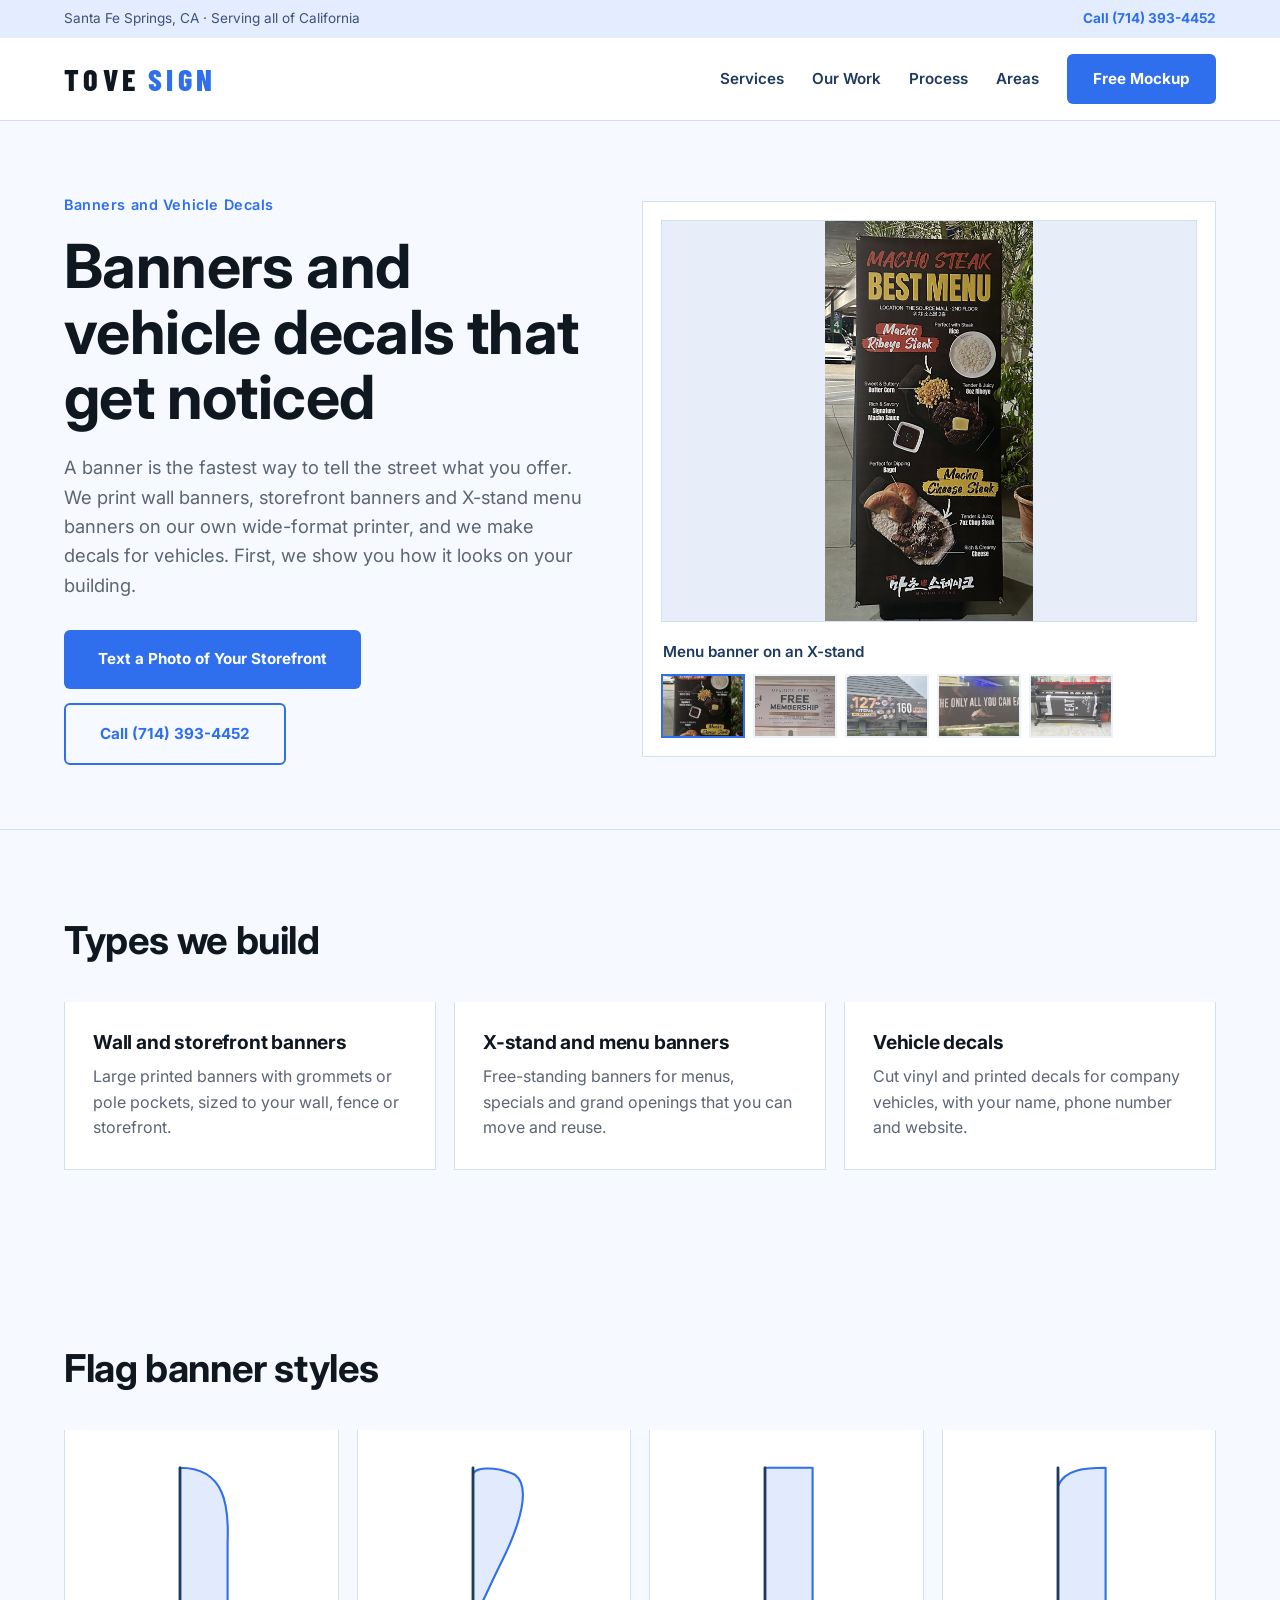
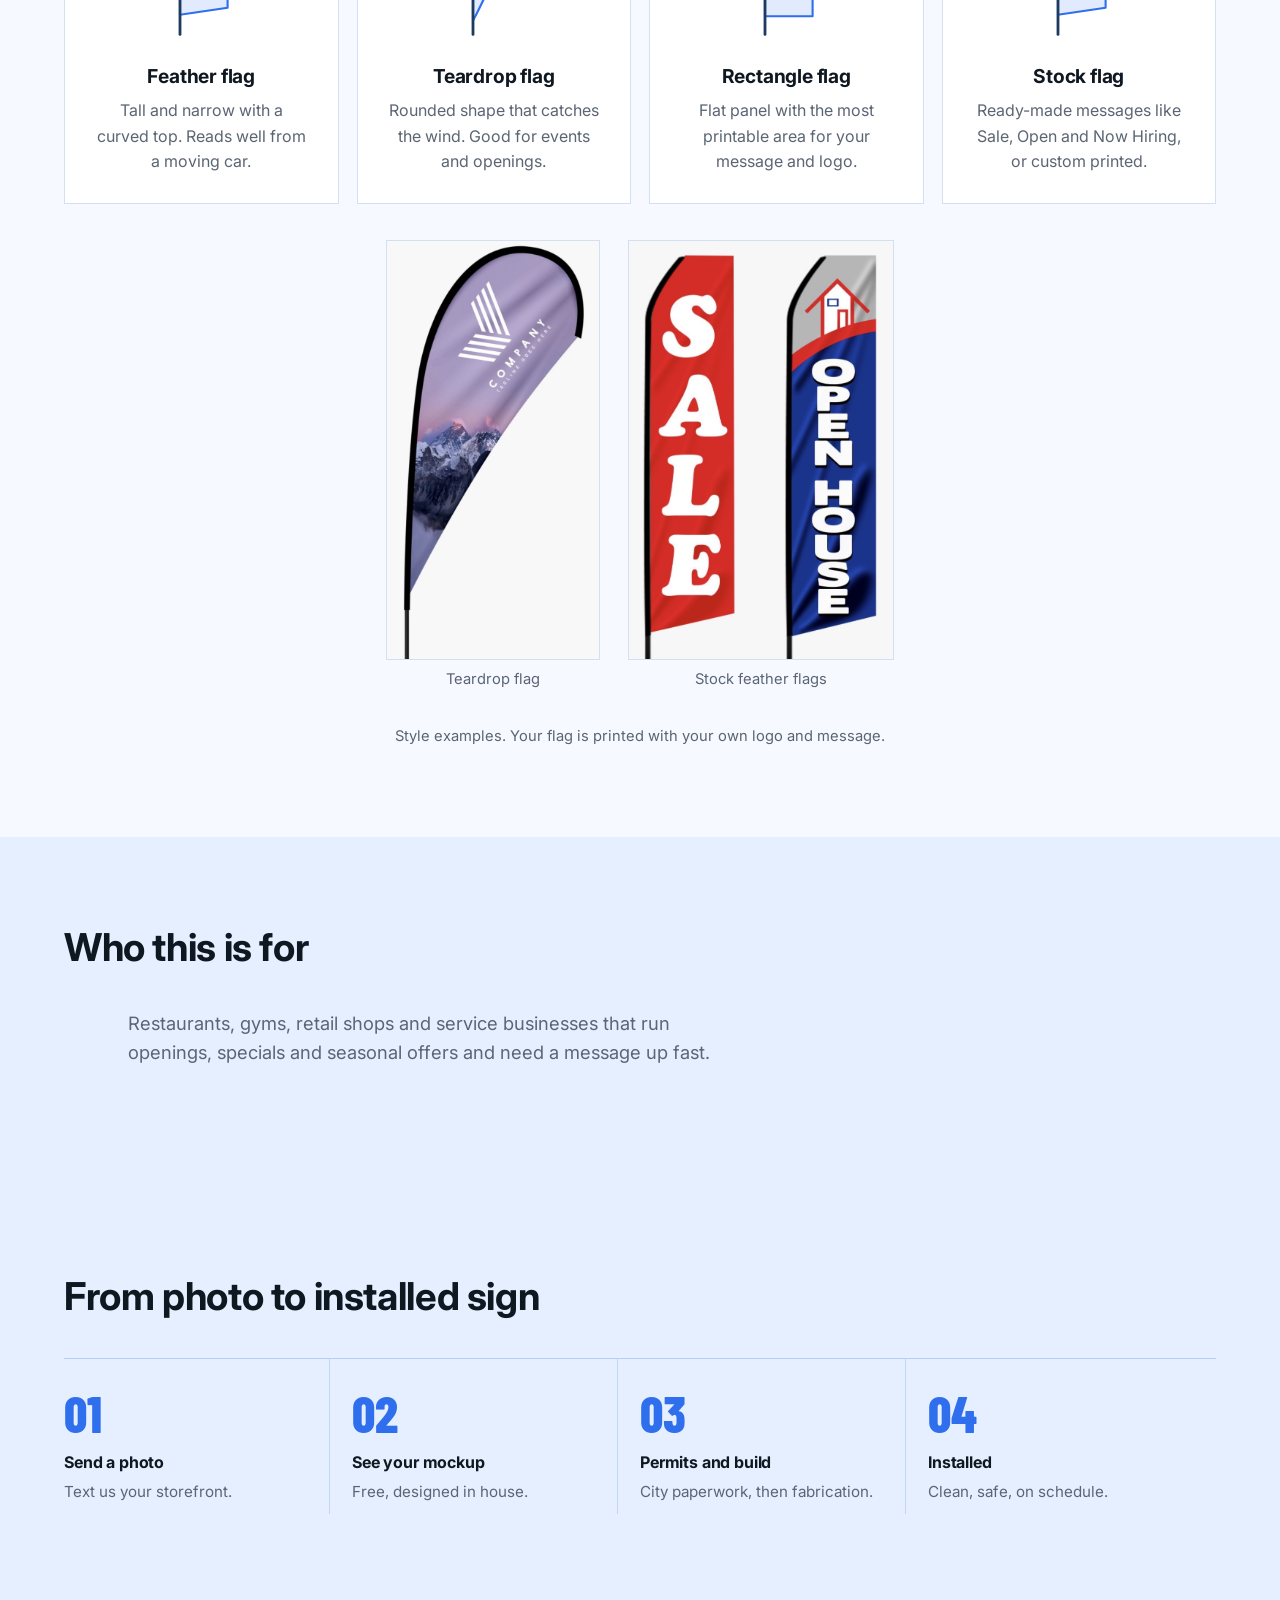
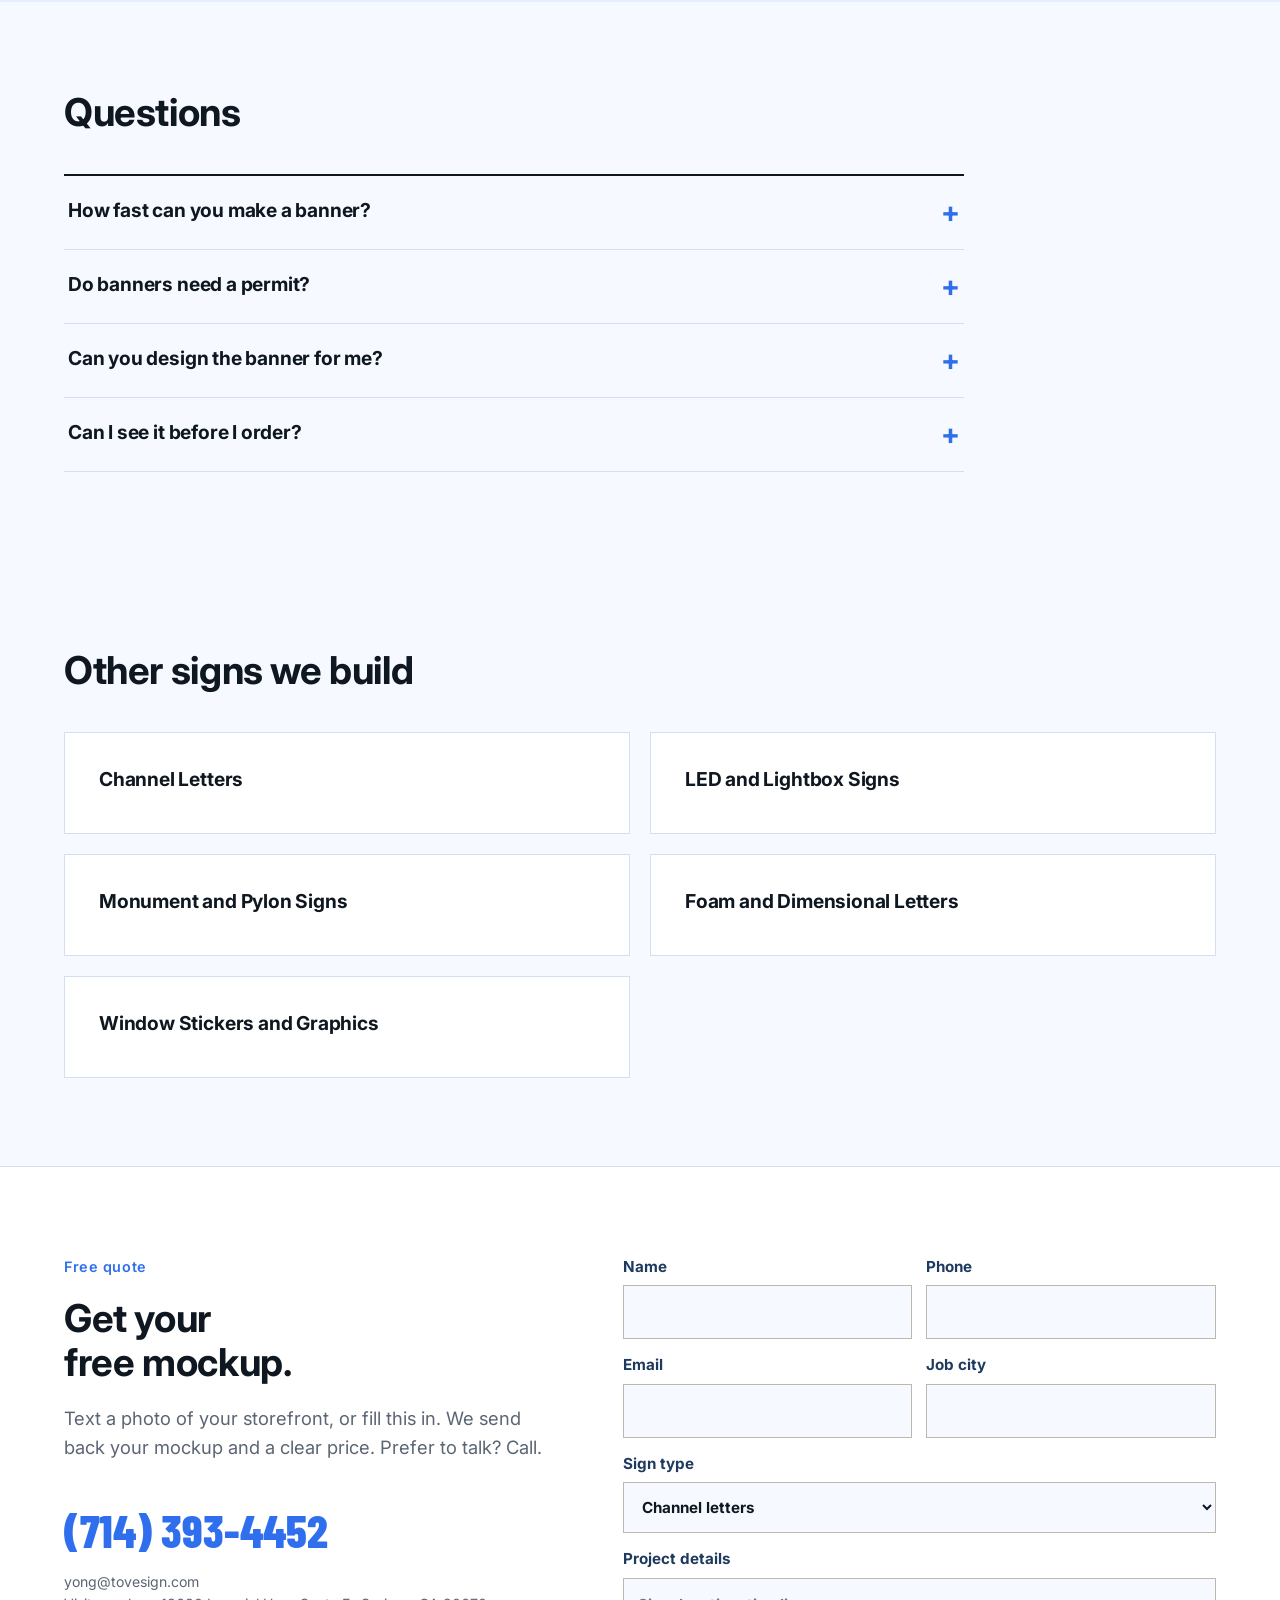
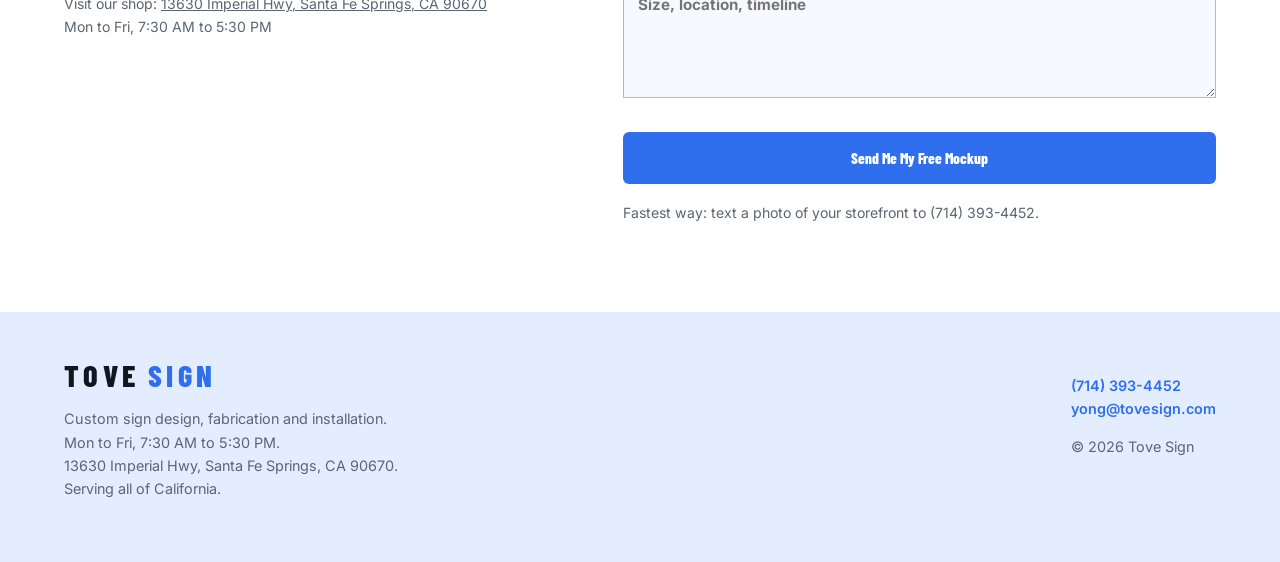
==== commit 709a3a0e: "Add teardrop and stock flag style examples to Banners page Co-Authored-By: Claude Sonnet 5.5 <norepl" ====
--- a/banners-vehicle-decals/index.html
+++ b/banners-vehicle-decals/index.html
@@ -3,7 +3,7 @@
 <meta property="og:title" content="Custom Banners and Vehicle Decals in California | Tove Sign"><meta property="og:description" content="Printed wall banners, storefront banners, X-stand menu banners and vehicle decals, printed and finished in house by Tove Sign. Free mockup."><meta property="og:type" content="website"><meta name="theme-color" content="#f6f9ff">
 <link rel="preconnect" href="https://fonts.googleapis.com"><link rel="preconnect" href="https://fonts.gstatic.com" crossorigin>
 <link href="https://fonts.googleapis.com/css2?family=Barlow+Condensed:wght@600;700;800&family=Inter:wght@400;500;600;700&display=swap" rel="stylesheet">
-<link rel="stylesheet" href="/style.css?v=46312406"><script type="application/ld+json">{"@context": "https://schema.org", "@type": "FAQPage", "mainEntity": [{"@type": "Question", "name": "How fast can you make a banner?", "acceptedAnswer": {"@type": "Answer", "text": "Banners are one of our quickest jobs because we print them ourselves. Send your artwork or a photo of the space and we give you a timeline with the mockup."}}, {"@type": "Question", "name": "Do banners need a permit?", "acceptedAnswer": {"@type": "Answer", "text": "Some cities limit temporary banners by size and by how long they can stay up. We check your city's rules before we print."}}, {"@type": "Question", "name": "Can you design the banner for me?", "acceptedAnswer": {"@type": "Answer", "text": "Yes. Send your logo and what you want it to say and we lay it out. If you already have artwork, we print from it."}}, {"@type": "Question", "name": "Can I see it before I order?", "acceptedAnswer": {"@type": "Answer", "text": "Yes. Send a photo of the spot and we place the banner on it for a free mockup."}}]}</script></head><body>
+<link rel="stylesheet" href="/style.css?v=1434b5e9"><script type="application/ld+json">{"@context": "https://schema.org", "@type": "FAQPage", "mainEntity": [{"@type": "Question", "name": "How fast can you make a banner?", "acceptedAnswer": {"@type": "Answer", "text": "Banners are one of our quickest jobs because we print them ourselves. Send your artwork or a photo of the space and we give you a timeline with the mockup."}}, {"@type": "Question", "name": "Do banners need a permit?", "acceptedAnswer": {"@type": "Answer", "text": "Some cities limit temporary banners by size and by how long they can stay up. We check your city's rules before we print."}}, {"@type": "Question", "name": "Can you design the banner for me?", "acceptedAnswer": {"@type": "Answer", "text": "Yes. Send your logo and what you want it to say and we lay it out. If you already have artwork, we print from it."}}, {"@type": "Question", "name": "Can I see it before I order?", "acceptedAnswer": {"@type": "Answer", "text": "Yes. Send a photo of the spot and we place the banner on it for a free mockup."}}]}</script></head><body>
 <div class="util"><span>Santa Fe Springs, CA &middot; Serving all of California</span><a href="tel:+17143934452">Call (714) 393-4452</a></div>
 <header><a class="logo" href="/">TOVE<span>SIGN</span></a><nav><a href="/#services">Services</a><a href="/#work">Our Work</a><a href="/#process">Process</a><a href="/#areas">Areas</a><a class="btn" href="/#quote">Free Mockup</a></nav></header>
 <main><section class="hero"><div><p class="kick">Banners and Vehicle Decals</p><h1>Banners and vehicle decals that get noticed</h1>
@@ -11,7 +11,7 @@
 <div class="ctas"><a class="btn big" href="sms:+17143934452">Text a Photo of Your Storefront</a><a class="btn alt big" href="tel:+17143934452">Call (714) 393-4452</a></div></div>
 <figure class="hg"><div class="hgmain"><img id="hgm" src="/images/types/banners-vehicle-decals/01-macho-steak.jpg?v=0716b584" alt="Menu banner on an X-stand" fetchpriority="high"></div><figcaption id="hgc">Menu banner on an X-stand</figcaption><div class="hgthumbs"><button type="button" class="hgt on" data-src="/images/types/banners-vehicle-decals/01-macho-steak.jpg?v=0716b584" data-cap="Menu banner on an X-stand" aria-label="Menu banner on an X-stand"><img src="/images/types/banners-vehicle-decals/01-macho-steak.jpg?v=0716b584" alt="" loading="lazy"></button><button type="button" class="hgt" data-src="/images/types/banners-vehicle-decals/02-kallus-wall.jpg?v=cb5d0463" data-cap="Printed wall banner" aria-label="Printed wall banner"><img src="/images/types/banners-vehicle-decals/02-kallus-wall.jpg?v=cb5d0463" alt="" loading="lazy"></button><button type="button" class="hgt" data-src="/images/types/banners-vehicle-decals/03-aikan-fence.jpg?v=04364b59" data-cap="Large storefront banners" aria-label="Large storefront banners"><img src="/images/types/banners-vehicle-decals/03-aikan-fence.jpg?v=04364b59" alt="" loading="lazy"></button><button type="button" class="hgt" data-src="/images/types/banners-vehicle-decals/04-aikan-monument.jpg?v=e40abce4" data-cap="Banner at a shopping center entrance" aria-label="Banner at a shopping center entrance"><img src="/images/types/banners-vehicle-decals/04-aikan-monument.jpg?v=e40abce4" alt="" loading="lazy"></button><button type="button" class="hgt" data-src="/images/types/banners-vehicle-decals/05-printer.jpg?v=bdbfc184" data-cap="A banner coming off our wide-format printer" aria-label="A banner coming off our wide-format printer"><img src="/images/types/banners-vehicle-decals/05-printer.jpg?v=bdbfc184" alt="" loading="lazy"></button></div></figure><script>document.querySelectorAll('.hgt').forEach(function(b){b.addEventListener('click',function(){var m=document.getElementById('hgm');m.src=b.dataset.src;m.alt=b.dataset.cap;document.getElementById('hgc').textContent=b.dataset.cap;document.querySelectorAll('.hgt').forEach(function(x){x.classList.remove('on')});b.classList.add('on')})})</script></section>
 <section><div class="head"><h2>Types we build</h2></div><div class="svc" style="grid-template-columns:repeat(3,1fr)"><div class="sv" style="cursor:default"><h3>Wall and storefront banners</h3><p>Large printed banners with grommets or pole pockets, sized to your wall, fence or storefront.</p></div><div class="sv" style="cursor:default"><h3>X-stand and menu banners</h3><p>Free-standing banners for menus, specials and grand openings that you can move and reuse.</p></div><div class="sv" style="cursor:default"><h3>Vehicle decals</h3><p>Cut vinyl and printed decals for company vehicles, with your name, phone number and website.</p></div></div></section>
-<section><div class="head"><h2>Flag banner styles</h2></div><div class="svc flags" style="grid-template-columns:repeat(4,1fr)"><div class="sv" style="cursor:default;text-align:center"><svg viewBox="0 0 120 260" role="img" aria-label="Feather flag outline" style="display:block;margin:0 auto 14px;width:84px;height:182px;max-width:84px"><path d="M30 14 C95 14 100 70 98 120 L98 214 L30 224 Z" fill="#2f6fed" fill-opacity=".14" stroke="#2f6fed" stroke-width="3" stroke-linejoin="round"/><line x1="30" y1="14" x2="30" y2="252" stroke="#1e3a5f" stroke-width="4" stroke-linecap="round"/></svg><h3>Feather flag</h3><p>Tall and narrow with a curved top. Reads well from a moving car.</p></div><div class="sv" style="cursor:default;text-align:center"><svg viewBox="0 0 120 260" role="img" aria-label="Teardrop flag outline" style="display:block;margin:0 auto 14px;width:84px;height:182px;max-width:84px"><path d="M30 24 C30 14 60 10 90 24 C112 40 100 90 70 150 C55 180 40 215 30 232 Z" fill="#2f6fed" fill-opacity=".14" stroke="#2f6fed" stroke-width="3" stroke-linejoin="round"/><line x1="30" y1="14" x2="30" y2="252" stroke="#1e3a5f" stroke-width="4" stroke-linecap="round"/></svg><h3>Teardrop flag</h3><p>Rounded shape that catches the wind. Good for events and openings.</p></div><div class="sv" style="cursor:default;text-align:center"><svg viewBox="0 0 120 260" role="img" aria-label="Rectangle flag outline" style="display:block;margin:0 auto 14px;width:84px;height:182px;max-width:84px"><path d="M30 14 L98 14 L98 226 L30 226 Z" fill="#2f6fed" fill-opacity=".14" stroke="#2f6fed" stroke-width="3" stroke-linejoin="round"/><line x1="30" y1="14" x2="30" y2="252" stroke="#1e3a5f" stroke-width="4" stroke-linecap="round"/></svg><h3>Rectangle flag</h3><p>Flat panel with the most printable area for your message and logo.</p></div><div class="sv" style="cursor:default;text-align:center"><svg viewBox="0 0 120 260" role="img" aria-label="Stock flag outline" style="display:block;margin:0 auto 14px;width:84px;height:182px;max-width:84px"><path d="M30 40 C40 16 70 14 98 14 L98 214 L30 224 Z" fill="#2f6fed" fill-opacity=".14" stroke="#2f6fed" stroke-width="3" stroke-linejoin="round"/><line x1="30" y1="14" x2="30" y2="252" stroke="#1e3a5f" stroke-width="4" stroke-linecap="round"/></svg><h3>Stock flag</h3><p>Ready-made messages like Sale, Open and Now Hiring, or custom printed.</p></div></div></section>
+<section><div class="head"><h2>Flag banner styles</h2></div><div class="svc flags" style="grid-template-columns:repeat(4,1fr)"><div class="sv" style="cursor:default;text-align:center"><svg viewBox="0 0 120 260" role="img" aria-label="Feather flag outline" style="display:block;margin:0 auto 14px;width:84px;height:182px;max-width:84px"><path d="M30 14 C95 14 100 70 98 120 L98 214 L30 224 Z" fill="#2f6fed" fill-opacity=".14" stroke="#2f6fed" stroke-width="3" stroke-linejoin="round"/><line x1="30" y1="14" x2="30" y2="252" stroke="#1e3a5f" stroke-width="4" stroke-linecap="round"/></svg><h3>Feather flag</h3><p>Tall and narrow with a curved top. Reads well from a moving car.</p></div><div class="sv" style="cursor:default;text-align:center"><svg viewBox="0 0 120 260" role="img" aria-label="Teardrop flag outline" style="display:block;margin:0 auto 14px;width:84px;height:182px;max-width:84px"><path d="M30 24 C30 14 60 10 90 24 C112 40 100 90 70 150 C55 180 40 215 30 232 Z" fill="#2f6fed" fill-opacity=".14" stroke="#2f6fed" stroke-width="3" stroke-linejoin="round"/><line x1="30" y1="14" x2="30" y2="252" stroke="#1e3a5f" stroke-width="4" stroke-linecap="round"/></svg><h3>Teardrop flag</h3><p>Rounded shape that catches the wind. Good for events and openings.</p></div><div class="sv" style="cursor:default;text-align:center"><svg viewBox="0 0 120 260" role="img" aria-label="Rectangle flag outline" style="display:block;margin:0 auto 14px;width:84px;height:182px;max-width:84px"><path d="M30 14 L98 14 L98 226 L30 226 Z" fill="#2f6fed" fill-opacity=".14" stroke="#2f6fed" stroke-width="3" stroke-linejoin="round"/><line x1="30" y1="14" x2="30" y2="252" stroke="#1e3a5f" stroke-width="4" stroke-linecap="round"/></svg><h3>Rectangle flag</h3><p>Flat panel with the most printable area for your message and logo.</p></div><div class="sv" style="cursor:default;text-align:center"><svg viewBox="0 0 120 260" role="img" aria-label="Stock flag outline" style="display:block;margin:0 auto 14px;width:84px;height:182px;max-width:84px"><path d="M30 40 C40 16 70 14 98 14 L98 214 L30 224 Z" fill="#2f6fed" fill-opacity=".14" stroke="#2f6fed" stroke-width="3" stroke-linejoin="round"/><line x1="30" y1="14" x2="30" y2="252" stroke="#1e3a5f" stroke-width="4" stroke-linecap="round"/></svg><h3>Stock flag</h3><p>Ready-made messages like Sale, Open and Now Hiring, or custom printed.</p></div></div><div class="flagex"><figure><img src="/images/flags/teardrop.jpg?v=d74fab3b" alt="Teardrop flag banner example" loading="lazy"><figcaption>Teardrop flag</figcaption></figure><figure><img src="/images/flags/stock.jpg?v=61e49ce7" alt="Stock feather flag banner examples" loading="lazy"><figcaption>Stock feather flags</figcaption></figure><p>Style examples. Your flag is printed with your own logo and message.</p></div></section>
 <section class="alt"><div class="head"><h2>Who this is for</h2></div><p class="lede" style="max-width:62ch;padding:0 5vw">Restaurants, gyms, retail shops and service businesses that run openings, specials and seasonal offers and need a message up fast.</p></section>
 <section class="dark"><div class="head"><h2>From photo to installed sign</h2></div><ol class="steps"><li><b>Send a photo</b>Text us your storefront.</li><li><b>See your mockup</b>Free, designed in house.</li><li><b>Permits and build</b>City paperwork, then fabrication.</li><li><b>Installed</b>Clean, safe, on schedule.</li></ol></section>
 <section><div class="head"><h2>Questions</h2></div><div class="faq"><details><summary>How fast can you make a banner?</summary><p>Banners are one of our quickest jobs because we print them ourselves. Send your artwork or a photo of the space and we give you a timeline with the mockup.</p></details><details><summary>Do banners need a permit?</summary><p>Some cities limit temporary banners by size and by how long they can stay up. We check your city's rules before we print.</p></details><details><summary>Can you design the banner for me?</summary><p>Yes. Send your logo and what you want it to say and we lay it out. If you already have artwork, we print from it.</p></details><details><summary>Can I see it before I order?</summary><p>Yes. Send a photo of the spot and we place the banner on it for a free mockup.</p></details></div></section>
--- a/style.css
+++ b/style.css
@@ -81,7 +81,7 @@
 .how b{font-family:"Barlow Condensed",sans-serif;text-transform:uppercase;font-size:1.5rem;letter-spacing:.03em}
 .how span{color:var(--muted);font-size:.95rem}
 
-.svc.flags .sv:last-child{grid-column:auto!important}figure.photo{margin:0}.hero figure.photo img{aspect-ratio:auto}@media(max-width:960px){.svc[style*="repeat(4"]{grid-template-columns:1fr 1fr!important}}figure.photo img{width:100%;height:auto;display:block;aspect-ratio:4/3;object-fit:cover}
+.flagex{display:flex;gap:28px;align-items:flex-end;justify-content:center;flex-wrap:wrap;margin-top:36px}.flagex figure{margin:0;text-align:center}.flagex img{height:420px;width:auto;display:block;border:1px solid var(--line);background:#f8f8f8}.flagex figcaption,.flagex p{font-size:.92rem;color:var(--muted);margin-top:8px}.flagex p{flex-basis:100%;text-align:center;margin:6px 0 0}.svc.flags .sv:last-child{grid-column:auto!important}figure.photo{margin:0}.hero figure.photo img{aspect-ratio:auto}@media(max-width:960px){.svc[style*="repeat(4"]{grid-template-columns:1fr 1fr!important}}figure.photo img{width:100%;height:auto;display:block;aspect-ratio:4/3;object-fit:cover}
 .gal{display:grid;grid-template-columns:repeat(3,1fr);gap:14px}
 .gal figure{margin:0;overflow:hidden;background:#ddd}
 .gal img{width:100%;height:100%;aspect-ratio:4/3;object-fit:cover;display:block;transition:.4s}
